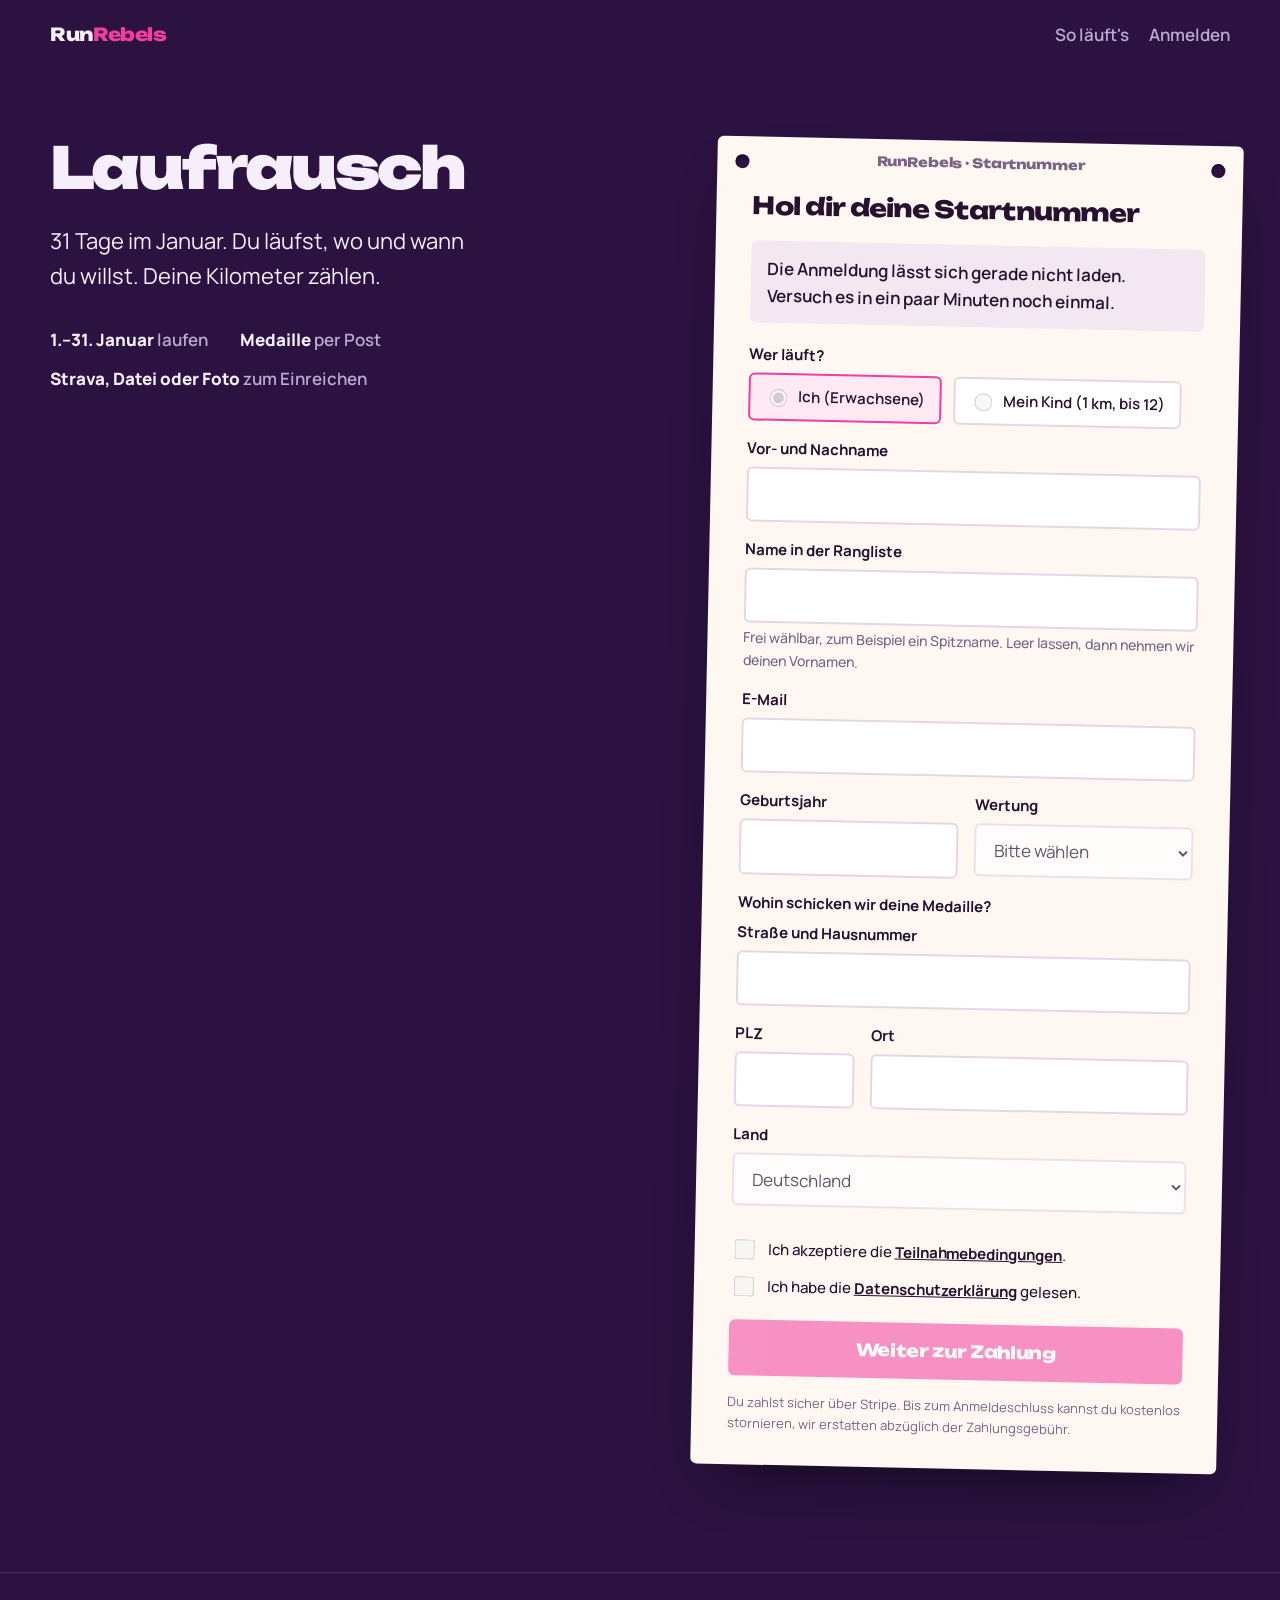
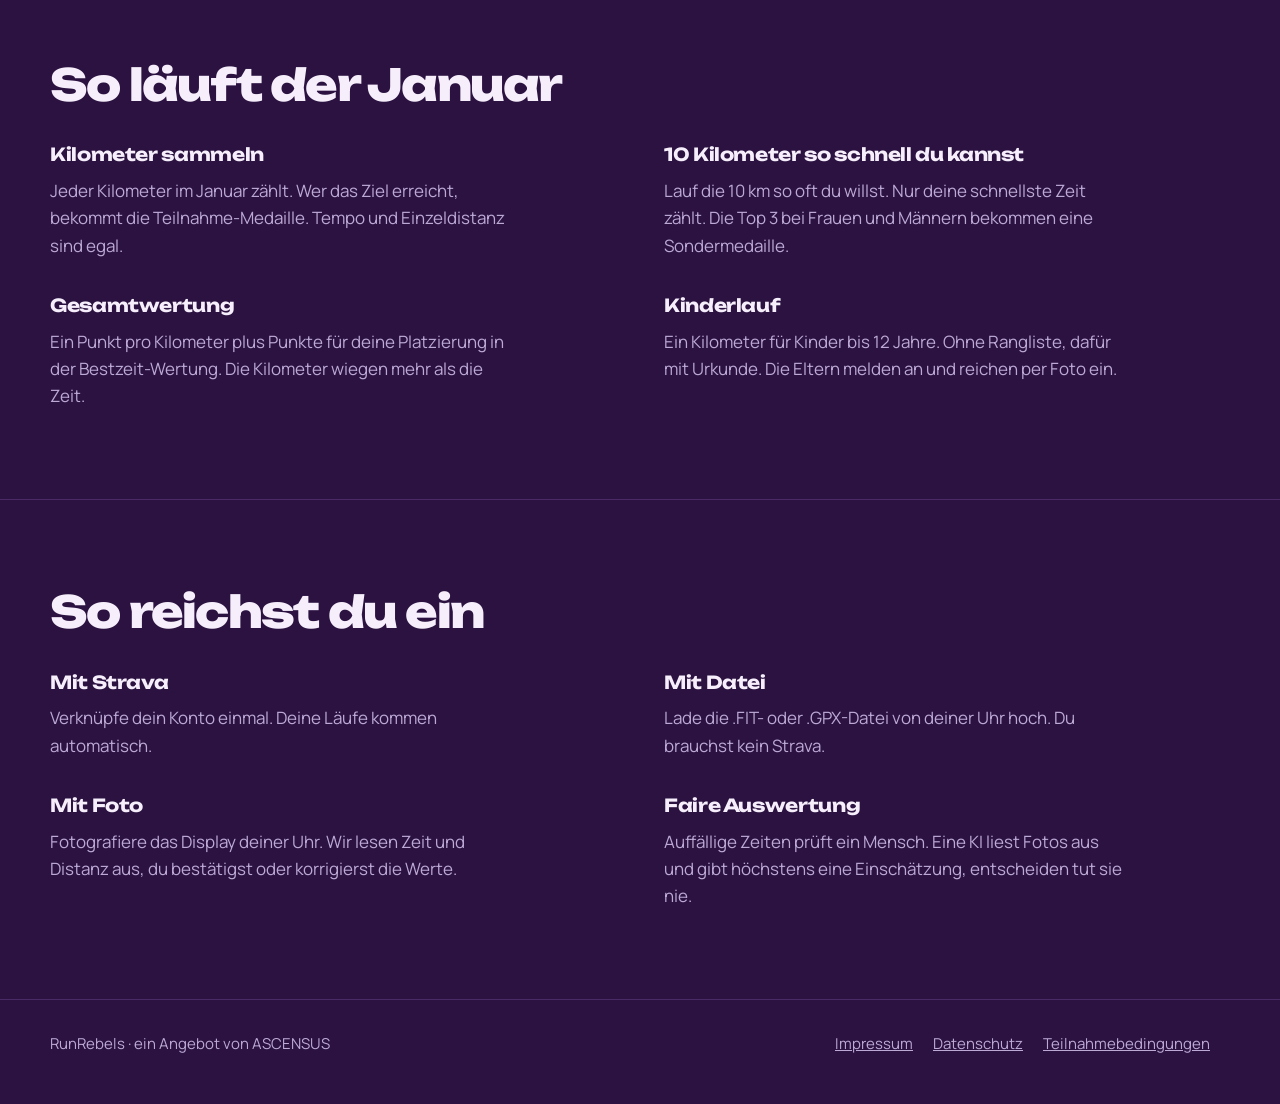
==== web/index.html @ afed0474 "Frontend Startseite mit Anmeldeformular, n8n-Anmelde-Workflow - web/: statische Startseite im Startn" ====
<!doctype html>
<html lang="de">
<head>
  <meta charset="utf-8">
  <meta name="viewport" content="width=device-width, initial-scale=1">
  <title>Laufrausch — die Neujahrschallenge von RunRebels</title>
  <meta name="description" content="31 Tage laufen, deine Kilometer zählen. Virtuelle Laufchallenge im Januar: mit Strava, Datei oder Foto einreichen, Medaille per Post.">
  <link rel="preload" href="fonts/unbounded-latin-wght-normal.woff2" as="font" type="font/woff2" crossorigin>
  <link rel="stylesheet" href="css/style.css">
</head>
<body>
  <header class="wrap site-head">
    <a class="wordmark" href="/">Run<span>Rebels</span></a>
    <nav aria-label="Hauptnavigation"><a href="#ablauf">So läuft's</a><a href="#anmeldung">Anmelden</a></nav>
  </header>

  <main>
    <section class="wrap hero">
      <div>
        <h1 id="event-name">Laufrausch</h1>
        <p class="lead">31 Tage im Januar. Du läufst, wo und wann du willst. Deine Kilometer zählen.</p>
        <ul class="facts" id="facts">
          <li><strong>1.–31. Januar</strong> laufen</li>
          <li><strong>Medaille</strong> per Post</li>
          <li><strong>Strava, Datei oder Foto</strong> zum Einreichen</li>
        </ul>
      </div>

      <form class="bib" id="anmeldung" novalidate aria-labelledby="form-title">
        <div class="bib-head" aria-hidden="true">RunRebels · Startnummer</div>
        <h2 id="form-title">Hol dir deine Startnummer</h2>
        <div id="status" class="status" role="status" hidden></div>
        <div class="visually-hidden" aria-hidden="true"><label>Website <input type="text" name="website" tabindex="-1" autocomplete="off"></label></div>

        <fieldset class="field">
          <legend>Wer läuft?</legend>
          <div class="choice">
            <label><input type="radio" name="kategorie" value="erwachsen" checked> Ich (Erwachsene)</label>
            <label><input type="radio" name="kategorie" value="kind"> Mein Kind (1 km, bis 12)</label>
          </div>
        </fieldset>

        <div class="field">
          <label for="name" id="name-label">Vor- und Nachname</label>
          <input type="text" id="name" name="name" autocomplete="name" required>
        </div>
        <div class="field" id="anzeigename-field">
          <label for="anzeigename">Name in der Rangliste</label>
          <input type="text" id="anzeigename" name="anzeigename" maxlength="40" autocomplete="nickname">
          <span class="hint">Frei wählbar, zum Beispiel ein Spitzname. Leer lassen, dann nehmen wir deinen Vornamen.</span>
        </div>
        <div class="field" id="eltern-field" hidden>
          <label for="eltern_name">Name des Elternteils</label>
          <input type="text" id="eltern_name" name="eltern_name" autocomplete="name">
          <span class="hint">Kinder werden nie öffentlich in der Rangliste genannt.</span>
        </div>
        <div class="field">
          <label for="email" id="email-label">E-Mail</label>
          <input type="email" id="email" name="email" autocomplete="email" required>
        </div>
        <div class="row two">
          <div class="field">
            <label for="geburtsjahr">Geburtsjahr</label>
            <input type="number" id="geburtsjahr" name="geburtsjahr" inputmode="numeric" min="1920" max="2026" required>
          </div>
          <div class="field" id="geschlecht-field">
            <label for="geschlecht">Wertung</label>
            <select id="geschlecht" name="geschlecht">
              <option value="">Bitte wählen</option>
              <option value="weiblich">Frauen</option>
              <option value="maennlich">Männer</option>
              <option value="divers">Divers</option>
            </select>
          </div>
        </div>
        <div id="divers-box" hidden>
          <div class="field">
            <label for="podium_wahl">Bestzeit-Wertung</label>
            <select id="podium_wahl" name="podium_wahl">
              <option value="">Bitte wählen</option>
              <option value="weiblich">Bei den Frauen mitlaufen</option>
              <option value="maennlich">Bei den Männern mitlaufen</option>
            </select>
            <span class="hint">Deine Zeit zählt immer, auch für die Kilometer-Wertung.</span>
          </div>
          <label class="check"><input type="checkbox" name="divers_optin"> <span>Ich will öffentlich in einer eigenen Divers-Wertung stehen. Das kann ich jederzeit widerrufen.</span></label>
        </div>

        <fieldset class="field">
          <legend>Wohin schicken wir deine Medaille?</legend>
          <div class="field"><label for="strasse">Straße und Hausnummer</label><input type="text" id="strasse" name="strasse" autocomplete="street-address" required></div>
          <div class="row plz">
            <div class="field"><label for="plz">PLZ</label><input type="text" id="plz" name="plz" inputmode="numeric" autocomplete="postal-code" required></div>
            <div class="field"><label for="ort">Ort</label><input type="text" id="ort" name="ort" autocomplete="address-level2" required></div>
          </div>
          <div class="field">
            <label for="land">Land</label>
            <select id="land" name="land">
              <option value="DE">Deutschland</option>
              <option value="AT">Österreich</option>
              <option value="CH">Schweiz</option>
            </select>
            <span class="hint" id="ch-hint" hidden>Für die Schweiz kommt ein Versandaufschlag dazu. Du siehst ihn vor der Zahlung.</span>
          </div>
        </fieldset>

        <label class="check"><input type="checkbox" name="agb" required> <span>Ich akzeptiere die <a href="teilnahmebedingungen.html">Teilnahmebedingungen</a>.</span></label>
        <label class="check"><input type="checkbox" name="datenschutz" required> <span>Ich habe die <a href="datenschutz.html">Datenschutzerklärung</a> gelesen.</span></label>

        <button class="btn" type="submit" id="submit">Weiter zur Zahlung</button>
        <p class="fine">Du zahlst sicher über Stripe. Bis zum Anmeldeschluss kannst du kostenlos stornieren, wir erstatten abzüglich der Zahlungsgebühr.</p>
      </form>
    </section>

    <section class="section" id="ablauf">
      <div class="wrap">
        <h2>So läuft der Januar</h2>
        <div class="cols">
          <div><h3>Kilometer sammeln</h3><p>Jeder Kilometer im Januar zählt. Wer das Ziel erreicht, bekommt die Teilnahme-Medaille. Tempo und Einzeldistanz sind egal.</p></div>
          <div><h3>10 Kilometer so schnell du kannst</h3><p>Lauf die 10 km so oft du willst. Nur deine schnellste Zeit zählt. Die Top 3 bei Frauen und Männern bekommen eine Sondermedaille.</p></div>
          <div><h3>Gesamtwertung</h3><p>Ein Punkt pro Kilometer plus Punkte für deine Platzierung in der Bestzeit-Wertung. Die Kilometer wiegen mehr als die Zeit.</p></div>
          <div><h3>Kinderlauf</h3><p>Ein Kilometer für Kinder bis 12 Jahre. Ohne Rangliste, dafür mit Urkunde. Die Eltern melden an und reichen per Foto ein.</p></div>
        </div>
      </div>
    </section>

    <section class="section">
      <div class="wrap">
        <h2>So reichst du ein</h2>
        <div class="cols">
          <div><h3>Mit Strava</h3><p>Verknüpfe dein Konto einmal. Deine Läufe kommen automatisch.</p></div>
          <div><h3>Mit Datei</h3><p>Lade die .FIT- oder .GPX-Datei von deiner Uhr hoch. Du brauchst kein Strava.</p></div>
          <div><h3>Mit Foto</h3><p>Fotografiere das Display deiner Uhr. Wir lesen Zeit und Distanz aus, du bestätigst oder korrigierst die Werte.</p></div>
          <div><h3>Faire Auswertung</h3><p>Auffällige Zeiten prüft ein Mensch. Eine KI liest Fotos aus und gibt höchstens eine Einschätzung, entscheiden tut sie nie.</p></div>
        </div>
      </div>
    </section>
  </main>

  <footer class="site-foot">
    <div class="wrap">
      <span>RunRebels · ein Angebot von ASCENSUS</span>
      <nav aria-label="Rechtliches"><a href="impressum.html">Impressum</a><a href="datenschutz.html">Datenschutz</a><a href="teilnahmebedingungen.html">Teilnahmebedingungen</a></nav>
    </div>
  </footer>

  <script src="js/config.js"></script>
  <script src="js/anmeldung.js"></script>
</body>
</html>
---- web/css/style.css ----
/* RunRebels — Platzhalter-CI. Alle Farben/Schriften über Variablen austauschbar. */
@font-face{font-family:"Unbounded";src:url("../fonts/unbounded-latin-wght-normal.woff2") format("woff2");font-weight:200 900;font-display:swap}
@font-face{font-family:"Manrope";src:url("../fonts/manrope-latin-wght-normal.woff2") format("woff2");font-weight:200 800;font-display:swap}

:root{
  --bg:#2B1240;
  --bg-deep:#1E0C2E;
  --accent:#F23E9E;
  --accent-ink:#FFFFFF;
  --text:#F6EFFB;
  --text-soft:#BCA9D4;
  --line:#4A2A66;
  --bib:#FFF8F2;
  --bib-ink:#26112F;
  --bib-soft:#7A6486;
  --bib-line:#E6D6E4;
  --error:#B3123F;
  --font-display:"Unbounded",system-ui,sans-serif;
  --font-body:"Manrope",system-ui,sans-serif;
  --gutter:clamp(16px,4vw,48px);
}

*,*::before,*::after{box-sizing:border-box}
html{-webkit-text-size-adjust:100%}
body{margin:0;background:var(--bg);color:var(--text);font:400 1.0625rem/1.6 var(--font-body)}
img,svg{max-width:100%;display:block}
a{color:inherit}
:focus-visible{outline:3px solid var(--accent);outline-offset:3px}
.visually-hidden{position:absolute;width:1px;height:1px;overflow:hidden;clip:rect(0 0 0 0);white-space:nowrap}

.wrap{width:min(1180px,100% - 2*var(--gutter));margin-inline:auto}

/* Kopf */
.site-head{padding-block:20px;display:flex;justify-content:space-between;align-items:center;gap:16px}
.wordmark{font-family:var(--font-display);font-weight:800;font-size:1.125rem;letter-spacing:-.02em;text-decoration:none}
.wordmark span{color:var(--accent)}
.site-head nav a{margin-left:20px;font-weight:600;text-decoration:none;color:var(--text-soft)}
.site-head nav a:hover{color:var(--text)}

/* Hero: Headline links, Startnummer-Formular rechts */
.hero{display:grid;gap:48px;padding-block:clamp(24px,6vw,72px) clamp(56px,8vw,112px);align-items:start}
@media (min-width:960px){.hero{grid-template-columns:1.05fr .95fr;gap:72px}}
.hero h1{font-family:var(--font-display);font-weight:900;font-size:clamp(2.1rem,9.2vw,5rem);line-height:.95;letter-spacing:-.045em;margin:0 0 28px}
@media (min-width:960px){.hero h1{font-size:clamp(3rem,4.5vw,4.75rem)}}

.hero .lead{font-size:clamp(1.125rem,2.2vw,1.375rem);max-width:34ch;margin:0 0 32px;color:var(--text)}
.facts{display:flex;flex-wrap:wrap;gap:12px 32px;margin:0;padding:0;list-style:none;color:var(--text-soft);font-weight:600}
.facts strong{color:var(--text);font-weight:800}

/* Startnummer-Formular */
.bib{position:relative;background:var(--bib);color:var(--bib-ink);border-radius:6px;padding:56px clamp(20px,4vw,36px) 32px;transform:rotate(1.2deg);box-shadow:0 30px 60px -30px #000a}
.bib::before,.bib::after{content:"";position:absolute;top:18px;width:14px;height:14px;border-radius:50%;background:var(--bg);box-shadow:inset 0 2px 3px #0006}
.bib::before{left:18px}.bib::after{right:18px}
.bib-head{position:absolute;top:12px;left:50px;right:50px;text-align:center;font-family:var(--font-display);font-weight:800;font-size:.8125rem;letter-spacing:-.01em;color:var(--bib-soft)}
.bib h2{font-family:var(--font-display);font-weight:800;font-size:1.5rem;letter-spacing:-.03em;line-height:1.15;margin:0 0 20px}
@media (prefers-reduced-motion:no-preference){.bib{transition:transform .25s ease}.bib:focus-within{transform:rotate(0)}}
@media (max-width:959px){.bib{transform:none}}

.field{margin:0 0 16px;border:0;padding:0;min-width:0}
.field label,.field legend{display:block;font-weight:700;font-size:.9375rem;margin-bottom:6px;padding:0}
.hint{display:block;font-weight:500;font-size:.875rem;color:var(--bib-soft);margin-top:4px}
input[type=text],input[type=email],input[type=number],select{width:100%;font:inherit;color:var(--bib-ink);background:#fff;border:2px solid var(--bib-line);border-radius:6px;padding:12px 14px;min-height:48px}
input:focus,select:focus{border-color:var(--accent);outline:none;box-shadow:0 0 0 3px #F23E9E40}
.row{display:grid;gap:16px}
@media (min-width:520px){.row.two{grid-template-columns:1fr 1fr}.row.plz{grid-template-columns:120px 1fr}}
.choice{display:flex;gap:12px;flex-wrap:wrap}
.choice label{display:flex;align-items:center;gap:8px;margin:0;font-weight:600;border:2px solid var(--bib-line);border-radius:6px;padding:10px 14px;cursor:pointer;min-height:48px;background:#fff}
.choice input{accent-color:var(--accent);width:18px;height:18px}
.choice label:has(input:checked){border-color:var(--accent);background:#FFEAF4}
.check{display:flex;gap:10px;align-items:flex-start;font-weight:500;font-size:.9375rem;margin:0 0 12px}
.check input{accent-color:var(--accent);width:20px;height:20px;margin-top:2px;flex:none}
.check a{color:var(--bib-ink);font-weight:700}
[hidden]{display:none!important}

.btn{display:inline-flex;align-items:center;justify-content:center;min-height:56px;padding:0 28px;border:0;border-radius:6px;background:var(--accent);color:var(--accent-ink);font:800 1.0625rem var(--font-display);letter-spacing:-.02em;cursor:pointer;width:100%;margin-top:8px}
.btn:hover{filter:brightness(1.08)}
.btn[disabled]{opacity:.55;cursor:not-allowed}
.status{margin:0 0 20px;padding:14px 16px;border-radius:6px;background:#F3E7F1;font-weight:600}
.status.error{background:#FDE7EE;color:var(--error)}
.field-error{color:var(--error);font-weight:600;font-size:.875rem;margin-top:4px}
.fine{font-size:.8125rem;color:var(--bib-soft);margin:16px 0 0}

/* Inhalt unter dem Hero */
.section{padding-block:clamp(48px,7vw,96px);border-top:1px solid var(--line)}
.section h2{font-family:var(--font-display);font-weight:800;font-size:clamp(1.75rem,4vw,2.75rem);letter-spacing:-.04em;line-height:1.05;margin:0 0 32px;max-width:18ch}
.cols{display:grid;gap:32px 48px}
@media (min-width:760px){.cols{grid-template-columns:repeat(2,1fr)}}
.cols h3{font-family:var(--font-display);font-weight:700;font-size:1.125rem;letter-spacing:-.02em;margin:0 0 8px}
.cols p{margin:0;color:var(--text-soft);max-width:46ch}
.cols p strong{color:var(--text)}

.site-foot{border-top:1px solid var(--line);padding-block:32px 48px;color:var(--text-soft);font-size:.9375rem}
.site-foot .wrap{display:flex;flex-wrap:wrap;gap:12px 28px;justify-content:space-between}
.site-foot nav a{margin-right:20px}
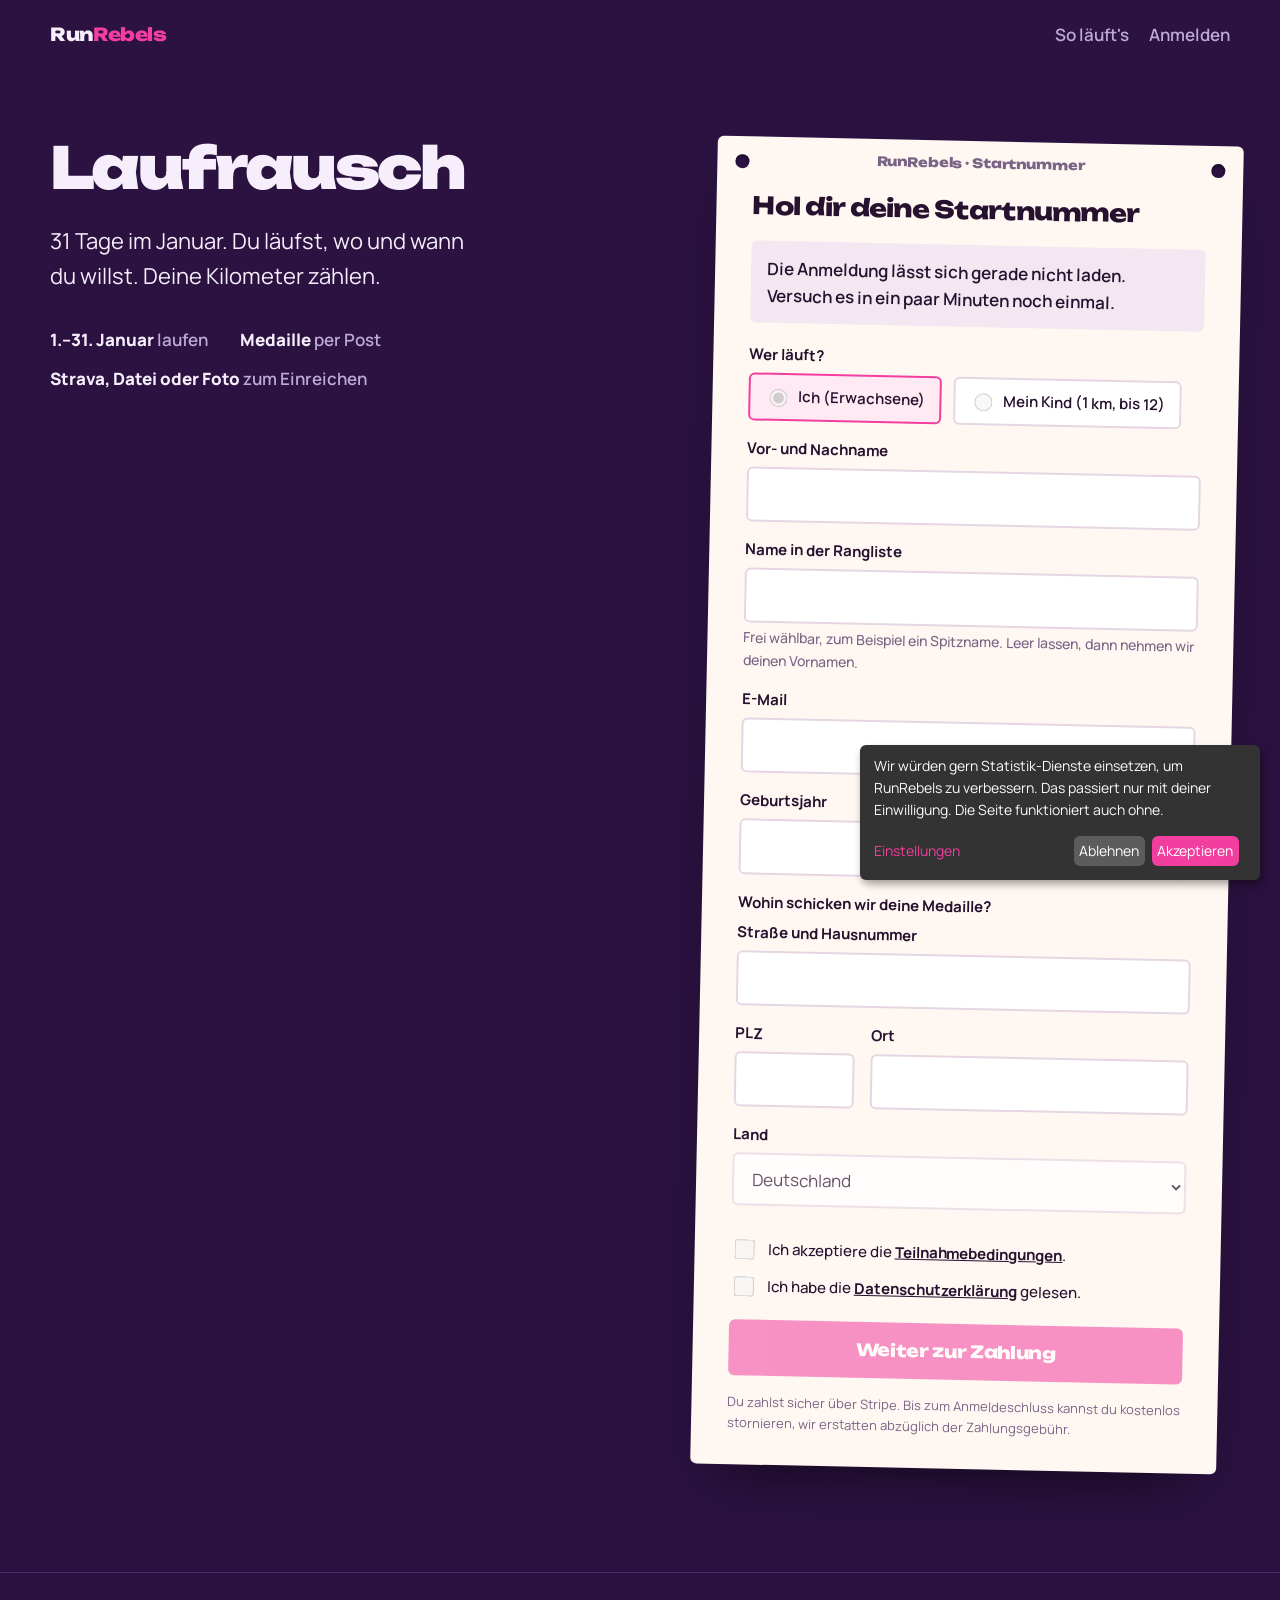
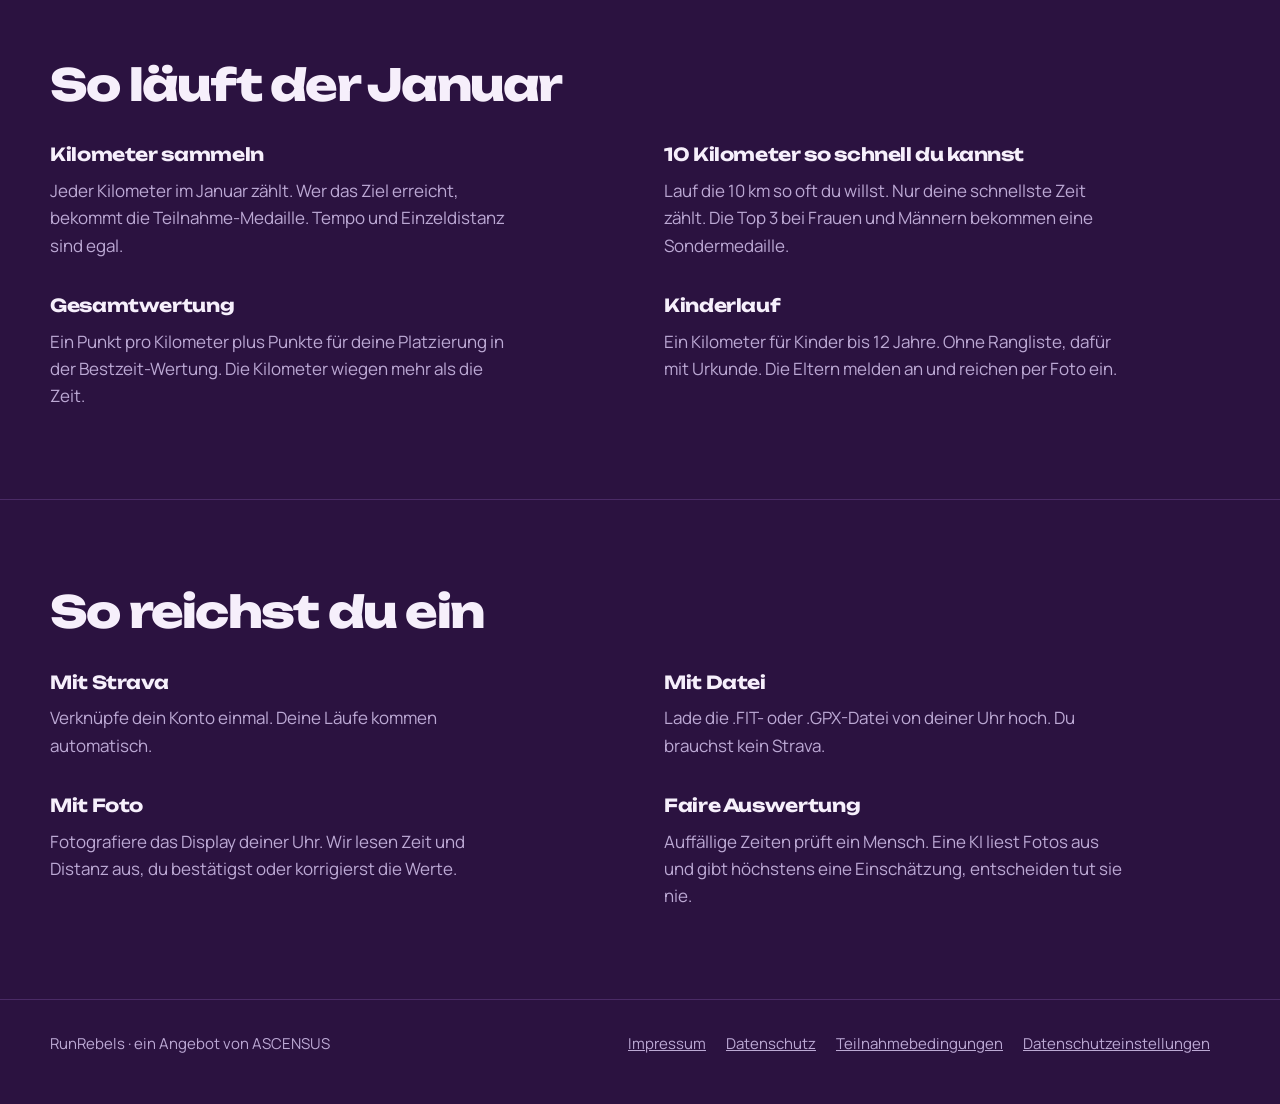
==== commit 41c8bac3: "Einwilligungsbanner (Klaro) und Tracking (GA4, Clarity vorbereitet) - web/js/consent.js: Consent Mod" ====
--- a/web/index.html
+++ b/web/index.html
@@ -7,6 +7,7 @@
   <meta name="description" content="31 Tage laufen, deine Kilometer zählen. Virtuelle Laufchallenge im Januar: mit Strava, Datei oder Foto einreichen, Medaille per Post.">
   <link rel="preload" href="fonts/unbounded-latin-wght-normal.woff2" as="font" type="font/woff2" crossorigin>
   <link rel="stylesheet" href="css/style.css">
+  <link rel="stylesheet" href="css/klaro.min.css">
 </head>
 <body>
   <header class="wrap site-head">
@@ -140,11 +141,13 @@
   <footer class="site-foot">
     <div class="wrap">
       <span>RunRebels · ein Angebot von ASCENSUS</span>
-      <nav aria-label="Rechtliches"><a href="impressum.html">Impressum</a><a href="datenschutz.html">Datenschutz</a><a href="teilnahmebedingungen.html">Teilnahmebedingungen</a></nav>
+      <nav aria-label="Rechtliches"><a href="impressum.html">Impressum</a><a href="datenschutz.html">Datenschutz</a><a href="teilnahmebedingungen.html">Teilnahmebedingungen</a><a href="#" data-consent-settings>Datenschutzeinstellungen</a></nav>
     </div>
   </footer>
 
   <script src="js/config.js"></script>
+  <script src="js/consent.js"></script>
+  <script defer data-config="klaroConfig" src="js/klaro.js"></script>
   <script src="js/anmeldung.js"></script>
 </body>
 </html>
--- a/web/css/style.css
+++ b/web/css/style.css
@@ -92,3 +92,21 @@
 .site-foot{border-top:1px solid var(--line);padding-block:32px 48px;color:var(--text-soft);font-size:.9375rem}
 .site-foot .wrap{display:flex;flex-wrap:wrap;gap:12px 28px;justify-content:space-between}
 .site-foot nav a{margin-right:20px}
+
+/* Rechtsseiten */
+.legal{padding-block:clamp(32px,6vw,80px);max-width:760px}
+.legal h1{font-family:var(--font-display);font-weight:900;font-size:clamp(2rem,5.5vw,3.25rem);letter-spacing:-.045em;line-height:1;margin:0 0 12px}
+.legal .stand{color:var(--text-soft);margin:0 0 40px;font-size:.9375rem}
+.legal h2{font-family:var(--font-display);font-weight:800;font-size:1.25rem;letter-spacing:-.03em;margin:40px 0 12px}
+.legal h3{font-family:var(--font-display);font-weight:700;font-size:1.0625rem;letter-spacing:-.02em;margin:24px 0 8px}
+.legal p,.legal li{color:var(--text-soft);line-height:1.65}
+.legal p{margin:0 0 14px}
+.legal ul{margin:0 0 14px;padding-left:1.25em}
+.legal li{margin-bottom:6px}
+.legal strong{color:var(--text)}
+.legal a{color:var(--accent)}
+
+/* Cookie-Banner (Klaro) im RunRebels-Look */
+.klaro{--font-family:var(--font-body,inherit);--title-font-family:var(--font-display,inherit);--green1:var(--accent);--green2:var(--accent);--green3:var(--accent);--border-radius:6px}
+/* Ablehnen gleichwertig zu Akzeptieren darstellen */
+.klaro .cm-btn.cn-decline,.klaro .cm-btn.cm-btn-decline{background:var(--accent);color:var(--accent-ink)}
--- a/web/css/klaro.min.css
+++ b/web/css/klaro.min.css
@@ -0,0 +1 @@
+.klaro{font-family:inherit;font-family:var(--font-family, inherit);font-size:14px;font-size:var(--font-size, 14px)}.klaro button{font-family:inherit;font-family:var(--font-family, inherit);font-size:14px;font-size:var(--font-size, 14px)}.klaro.cm-as-context-notice{height:100%;padding-bottom:12px;padding-top:12px}.klaro .cookie-modal .cm-switch-container,.klaro .context-notice .cm-switch-container,.klaro .cookie-notice .cm-switch-container{border-bottom-style:solid;border-bottom-style:var(--border-style, solid);border-bottom-width:1px;border-bottom-width:var(--border-width, 1px);border-bottom-color:#c8c8c8;border-bottom-color:var(--light2, #c8c8c8);display:block;position:relative;padding:10px;padding-left:66px;line-height:20px;vertical-align:middle;min-height:40px}.klaro .cookie-modal .cm-switch-container:last-child,.klaro .context-notice .cm-switch-container:last-child,.klaro .cookie-notice .cm-switch-container:last-child{border-bottom:0}.klaro .cookie-modal .cm-switch-container:first-child,.klaro .context-notice .cm-switch-container:first-child,.klaro .cookie-notice .cm-switch-container:first-child{margin-top:0}.klaro .cookie-modal .cm-switch-container p,.klaro .context-notice .cm-switch-container p,.klaro .cookie-notice .cm-switch-container p{margin-top:0}.klaro .cookie-modal .cm-switch,.klaro .context-notice .cm-switch,.klaro .cookie-notice .cm-switch{position:relative;display:inline-block;width:50px;height:30px}.klaro .cookie-modal .cm-list-input:checked+.cm-list-label .slider,.klaro .context-notice .cm-list-input:checked+.cm-list-label .slider,.klaro .cookie-notice .cm-list-input:checked+.cm-list-label .slider{background-color:#1a936f;background-color:var(--green1, #1a936f)}.klaro .cookie-modal .cm-list-input.half-checked:checked+.cm-list-label .slider,.klaro .context-notice .cm-list-input.half-checked:checked+.cm-list-label .slider,.klaro .cookie-notice .cm-list-input.half-checked:checked+.cm-list-label .slider{background-color:#1a936f;background-color:var(--green1, #1a936f);opacity:.6}.klaro .cookie-modal .cm-list-input.half-checked:checked+.cm-list-label .slider::before,.klaro .context-notice .cm-list-input.half-checked:checked+.cm-list-label .slider::before,.klaro .cookie-notice .cm-list-input.half-checked:checked+.cm-list-label .slider::before{-ms-transform:translateX(10px);transform:translateX(10px)}.klaro .cookie-modal .cm-list-input.only-required+.cm-list-label .slider,.klaro .context-notice .cm-list-input.only-required+.cm-list-label .slider,.klaro .cookie-notice .cm-list-input.only-required+.cm-list-label .slider{background-color:#24cc9a;background-color:var(--green2, #24cc9a);opacity:.8}.klaro .cookie-modal .cm-list-input.only-required+.cm-list-label .slider::before,.klaro .context-notice .cm-list-input.only-required+.cm-list-label .slider::before,.klaro .cookie-notice .cm-list-input.only-required+.cm-list-label .slider::before{-ms-transform:translateX(10px);transform:translateX(10px)}.klaro .cookie-modal .cm-list-input.required:checked+.cm-list-label .slider,.klaro .context-notice .cm-list-input.required:checked+.cm-list-label .slider,.klaro .cookie-notice .cm-list-input.required:checked+.cm-list-label .slider{background-color:#24cc9a;background-color:var(--green2, #24cc9a);opacity:.8;cursor:not-allowed}.klaro .cookie-modal .slider,.klaro .context-notice .slider,.klaro .cookie-notice .slider{box-shadow:0 4px 6px 0 rgba(0,0,0,.2),5px 5px 10px 0 rgba(0,0,0,.19)}.klaro .cookie-modal .cm-list-input,.klaro .context-notice .cm-list-input,.klaro .cookie-notice .cm-list-input{position:absolute;top:0;left:0;opacity:0;width:50px;height:30px}.klaro .cookie-modal .cm-list-title,.klaro .context-notice .cm-list-title,.klaro .cookie-notice .cm-list-title{font-size:.9em;font-weight:600}.klaro .cookie-modal .cm-list-description,.klaro .context-notice .cm-list-description,.klaro .cookie-notice .cm-list-description{color:#7c7c7c;color:var(--dark3, #7c7c7c);font-size:.9em;padding-top:4px}.klaro .cookie-modal .cm-list-label .cm-switch,.klaro .context-notice .cm-list-label .cm-switch,.klaro .cookie-notice .cm-list-label .cm-switch{position:absolute;left:0}.klaro .cookie-modal .cm-list-label .slider,.klaro .context-notice .cm-list-label .slider,.klaro .cookie-notice .cm-list-label .slider{background-color:#f2f2f2;background-color:var(--white2, #f2f2f2);position:absolute;cursor:pointer;top:0;left:0;right:0;bottom:0;transition:.4s;width:50px;display:inline-block}.klaro .cookie-modal .cm-list-label .slider::before,.klaro .context-notice .cm-list-label .slider::before,.klaro .cookie-notice .cm-list-label .slider::before{background-color:#e6e6e6;background-color:var(--white3, #e6e6e6);position:absolute;content:"";height:20px;width:20px;left:5px;bottom:5px;transition:.4s}.klaro .cookie-modal .cm-list-label .slider.round,.klaro .context-notice .cm-list-label .slider.round,.klaro .cookie-notice .cm-list-label .slider.round{border-radius:30px}.klaro .cookie-modal .cm-list-label .slider.round::before,.klaro .context-notice .cm-list-label .slider.round::before,.klaro .cookie-notice .cm-list-label .slider.round::before{border-radius:50%}.klaro .cookie-modal .cm-list-label input:focus+.slider,.klaro .context-notice .cm-list-label input:focus+.slider,.klaro .cookie-notice .cm-list-label input:focus+.slider{box-shadow-color:#48dfb2;box-shadow-color:var(--green3, #48dfb2);box-shadow:0 0 1px var(--box-shadow-color, green3)}.klaro .cookie-modal .cm-list-label input:checked+.slider::before,.klaro .context-notice .cm-list-label input:checked+.slider::before,.klaro .cookie-notice .cm-list-label input:checked+.slider::before{-ms-transform:translateX(20px);transform:translateX(20px)}.klaro .cookie-modal .cm-list-input:focus+.cm-list-label .slider,.klaro .context-notice .cm-list-input:focus+.cm-list-label .slider,.klaro .cookie-notice .cm-list-input:focus+.cm-list-label .slider{box-shadow:0 4px 6px 0 rgba(125,125,125,.2),5px 5px 10px 0 rgba(125,125,125,.19)}.klaro .cookie-modal .cm-list-input:checked+.cm-list-label .slider::before,.klaro .context-notice .cm-list-input:checked+.cm-list-label .slider::before,.klaro .cookie-notice .cm-list-input:checked+.cm-list-label .slider::before{-ms-transform:translateX(20px);transform:translateX(20px)}.klaro .cookie-modal .slider,.klaro .context-notice .slider,.klaro .cookie-notice .slider{box-shadow:0 4px 6px 0 rgba(0,0,0,.2),5px 5px 10px 0 rgba(0,0,0,.19)}.klaro .cookie-modal a,.klaro .context-notice a,.klaro .cookie-notice a{color:#1a936f;color:var(--green1, #1a936f);text-decoration:none}.klaro .cookie-modal p,.klaro .cookie-modal strong,.klaro .cookie-modal h1,.klaro .cookie-modal h2,.klaro .cookie-modal ul,.klaro .cookie-modal li,.klaro .context-notice p,.klaro .context-notice strong,.klaro .context-notice h1,.klaro .context-notice h2,.klaro .context-notice ul,.klaro .context-notice li,.klaro .cookie-notice p,.klaro .cookie-notice strong,.klaro .cookie-notice h1,.klaro .cookie-notice h2,.klaro .cookie-notice ul,.klaro .cookie-notice li{color:#fafafa;color:var(--light1, #fafafa)}.klaro .cookie-modal p,.klaro .cookie-modal h1,.klaro .cookie-modal h2,.klaro .cookie-modal ul,.klaro .cookie-modal li,.klaro .context-notice p,.klaro .context-notice h1,.klaro .context-notice h2,.klaro .context-notice ul,.klaro .context-notice li,.klaro .cookie-notice p,.klaro .cookie-notice h1,.klaro .cookie-notice h2,.klaro .cookie-notice ul,.klaro .cookie-notice li{display:block;text-align:left;margin:0;padding:0;margin-top:.7em}.klaro .cookie-modal h1,.klaro .cookie-modal h2,.klaro .cookie-modal h3,.klaro .cookie-modal h4,.klaro .cookie-modal h5,.klaro .cookie-modal h6,.klaro .context-notice h1,.klaro .context-notice h2,.klaro .context-notice h3,.klaro .context-notice h4,.klaro .context-notice h5,.klaro .context-notice h6,.klaro .cookie-notice h1,.klaro .cookie-notice h2,.klaro .cookie-notice h3,.klaro .cookie-notice h4,.klaro .cookie-notice h5,.klaro .cookie-notice h6{font-family:inherit;font-family:var(--title-font-family, inherit)}.klaro .cookie-modal .cm-link,.klaro .context-notice .cm-link,.klaro .cookie-notice .cm-link{margin-right:.5em;vertical-align:middle}.klaro .cookie-modal .cm-btn,.klaro .context-notice .cm-btn,.klaro .cookie-notice .cm-btn{color:#fff;color:var(--button-text-color, #fff);background-color:#5c5c5c;background-color:var(--dark2, #5c5c5c);border-radius:4px;border-radius:var(--border-radius, 4px);padding:6px 10px;margin-right:.5em;border-style:none;padding:.4em;font-size:1em;cursor:pointer}.klaro .cookie-modal .cm-btn:disabled,.klaro .context-notice .cm-btn:disabled,.klaro .cookie-notice .cm-btn:disabled{opacity:.5}.klaro .cookie-modal .cm-btn.cm-btn-close,.klaro .context-notice .cm-btn.cm-btn-close,.klaro .cookie-notice .cm-btn.cm-btn-close{background-color:#c8c8c8;background-color:var(--light2, #c8c8c8)}.klaro .cookie-modal .cm-btn.cm-btn-success,.klaro .context-notice .cm-btn.cm-btn-success,.klaro .cookie-notice .cm-btn.cm-btn-success{background-color:#1a936f;background-color:var(--green1, #1a936f)}.klaro .cookie-modal .cm-btn.cm-btn-success-var,.klaro .context-notice .cm-btn.cm-btn-success-var,.klaro .cookie-notice .cm-btn.cm-btn-success-var{background-color:#24cc9a;background-color:var(--green2, #24cc9a)}.klaro .cookie-modal .cm-btn.cm-btn-info,.klaro .context-notice .cm-btn.cm-btn-info,.klaro .cookie-notice .cm-btn.cm-btn-info{background-color:#2581c4;background-color:var(--blue1, #2581c4)}.klaro .context-notice{border-radius:4px;border-radius:var(--border-radius, 4px);border-style:solid;border-style:var(--border-style, solid);border-width:1px;border-width:var(--border-width, 1px);border-color:#c8c8c8;border-color:var(--light2, #c8c8c8);background-color:#fafafa;background-color:var(--light1, #fafafa);display:flex;flex-direction:column;flex-wrap:wrap;align-items:center;justify-content:center;padding:12px;height:100%}.klaro .context-notice.cm-dark{background-color:#333;background-color:var(--dark1, #333);border-color:#5c5c5c;border-color:var(--dark2, #5c5c5c)}.klaro .context-notice.cm-dark p{color:#fafafa;color:var(--light1, #fafafa)}.klaro .context-notice.cm-dark p a{color:#459cdc;color:var(--blue2, #459cdc)}.klaro .context-notice p{color:#333;color:var(--dark1, #333);flex-grow:0;text-align:center;padding-top:0;margin-top:0}.klaro .context-notice p a{color:#24cc9a;color:var(--green2, #24cc9a)}.klaro .context-notice p.cm-buttons{margin-top:12px}.klaro .context-notice p.ccn-description-empty-store{margin-top:24px;font-size:14px;font-size:var(--font-size, 14px)}.klaro .cookie-modal{width:100%;height:100%;position:fixed;overflow:hidden;left:0;top:0;z-index:1000}.klaro .cookie-modal.cm-embedded{position:relative;height:inherit;width:inherit;left:inherit;right:inherit;z-index:0}.klaro .cookie-modal.cm-embedded .cm-modal.cm-klaro{position:relative;-ms-transform:none;transform:none}.klaro .cookie-modal .cm-bg{background:rgba(0,0,0,.5);height:100%;width:100%;position:fixed;top:0;left:0}.klaro .cookie-modal .cm-modal.cm-klaro{background-color:#333;background-color:var(--dark1, #333);color:#fafafa;color:var(--light1, #fafafa);z-index:1001;box-shadow:0 4px 6px 0 rgba(0,0,0,.2),5px 5px 10px 0 rgba(0,0,0,.19);width:100%;max-height:98%;top:50%;-ms-transform:translateY(-50%);transform:translateY(-50%);position:fixed;overflow:auto}@media(min-width: 660px){.klaro .cookie-modal .cm-modal.cm-klaro{border-radius:4px;border-radius:var(--border-radius, 4px);position:relative;margin:0 auto;max-width:640px;height:auto;width:auto}}.klaro .cookie-modal .cm-modal .hide{border-style:none;background:none;cursor:pointer;position:absolute;top:20px;right:20px;z-index:1}.klaro .cookie-modal .cm-modal .hide svg{stroke:#fafafa;stroke:var(--light1, #fafafa)}.klaro .cookie-modal .cm-modal .cm-footer{border-top-color:#5c5c5c;border-top-color:var(--dark2, #5c5c5c);border-top-width:1px;border-top-width:var(--border-width, 1px);border-top-style:solid;border-top-style:var(--border-style, solid);padding:1em}.klaro .cookie-modal .cm-modal .cm-footer-buttons{display:flex;flex-flow:row;justify-content:space-between}.klaro .cookie-modal .cm-modal .cm-footer .cm-powered-by{font-size:.8em;padding-top:4px;text-align:right;padding-right:8px}.klaro .cookie-modal .cm-modal .cm-footer .cm-powered-by a{color:#5c5c5c;color:var(--dark2, #5c5c5c)}.klaro .cookie-modal .cm-modal .cm-header{border-bottom-width:1px;border-bottom-width:var(--border-width, 1px);border-bottom-style:solid;border-bottom-style:var(--border-style, solid);border-bottom-color:#5c5c5c;border-bottom-color:var(--dark2, #5c5c5c);padding:1em;padding-right:24px}.klaro .cookie-modal .cm-modal .cm-header h1{margin:0;font-size:2em;display:block}.klaro .cookie-modal .cm-modal .cm-header h1.title{padding-right:20px}.klaro .cookie-modal .cm-modal .cm-body{padding:1em}.klaro .cookie-modal .cm-modal .cm-body ul{display:block}.klaro .cookie-modal .cm-modal .cm-body span{display:inline-block;width:auto}.klaro .cookie-modal .cm-modal .cm-body ul.cm-services,.klaro .cookie-modal .cm-modal .cm-body ul.cm-purposes{padding:0;margin:0}.klaro .cookie-modal .cm-modal .cm-body ul.cm-services li.cm-purpose .cm-services .cm-caret,.klaro .cookie-modal .cm-modal .cm-body ul.cm-purposes li.cm-purpose .cm-services .cm-caret{color:#a0a0a0;color:var(--light3, #a0a0a0)}.klaro .cookie-modal .cm-modal .cm-body ul.cm-services li.cm-purpose .cm-services .cm-content,.klaro .cookie-modal .cm-modal .cm-body ul.cm-purposes li.cm-purpose .cm-services .cm-content{margin-left:-40px;display:none}.klaro .cookie-modal .cm-modal .cm-body ul.cm-services li.cm-purpose .cm-services .cm-content.expanded,.klaro .cookie-modal .cm-modal .cm-body ul.cm-purposes li.cm-purpose .cm-services .cm-content.expanded{margin-top:10px;display:block}.klaro .cookie-modal .cm-modal .cm-body ul.cm-services li.cm-service,.klaro .cookie-modal .cm-modal .cm-body ul.cm-services li.cm-purpose,.klaro .cookie-modal .cm-modal .cm-body ul.cm-purposes li.cm-service,.klaro .cookie-modal .cm-modal .cm-body ul.cm-purposes li.cm-purpose{position:relative;line-height:20px;vertical-align:middle;padding-left:60px;min-height:40px}.klaro .cookie-modal .cm-modal .cm-body ul.cm-services li.cm-service:first-child,.klaro .cookie-modal .cm-modal .cm-body ul.cm-services li.cm-purpose:first-child,.klaro .cookie-modal .cm-modal .cm-body ul.cm-purposes li.cm-service:first-child,.klaro .cookie-modal .cm-modal .cm-body ul.cm-purposes li.cm-purpose:first-child{margin-top:0}.klaro .cookie-modal .cm-modal .cm-body ul.cm-services li.cm-service p,.klaro .cookie-modal .cm-modal .cm-body ul.cm-services li.cm-purpose p,.klaro .cookie-modal .cm-modal .cm-body ul.cm-purposes li.cm-service p,.klaro .cookie-modal .cm-modal .cm-body ul.cm-purposes li.cm-purpose p{margin-top:0}.klaro .cookie-modal .cm-modal .cm-body ul.cm-services li.cm-service p.purposes,.klaro .cookie-modal .cm-modal .cm-body ul.cm-services li.cm-purpose p.purposes,.klaro .cookie-modal .cm-modal .cm-body ul.cm-purposes li.cm-service p.purposes,.klaro .cookie-modal .cm-modal .cm-body ul.cm-purposes li.cm-purpose p.purposes{color:#a0a0a0;color:var(--light3, #a0a0a0);font-size:.8em}.klaro .cookie-modal .cm-modal .cm-body ul.cm-services li.cm-service.cm-toggle-all,.klaro .cookie-modal .cm-modal .cm-body ul.cm-services li.cm-purpose.cm-toggle-all,.klaro .cookie-modal .cm-modal .cm-body ul.cm-purposes li.cm-service.cm-toggle-all,.klaro .cookie-modal .cm-modal .cm-body ul.cm-purposes li.cm-purpose.cm-toggle-all{border-top-width:1px;border-top-width:var(--border-width, 1px);border-top-style:solid;border-top-style:var(--border-style, solid);border-top-color:#5c5c5c;border-top-color:var(--dark2, #5c5c5c);padding-top:1em}.klaro .cookie-modal .cm-modal .cm-body ul.cm-services li.cm-service span.cm-list-title,.klaro .cookie-modal .cm-modal .cm-body ul.cm-services li.cm-purpose span.cm-list-title,.klaro .cookie-modal .cm-modal .cm-body ul.cm-purposes li.cm-service span.cm-list-title,.klaro .cookie-modal .cm-modal .cm-body ul.cm-purposes li.cm-purpose span.cm-list-title{font-weight:600}.klaro .cookie-modal .cm-modal .cm-body ul.cm-services li.cm-service span.cm-opt-out,.klaro .cookie-modal .cm-modal .cm-body ul.cm-services li.cm-service span.cm-required,.klaro .cookie-modal .cm-modal .cm-body ul.cm-services li.cm-purpose span.cm-opt-out,.klaro .cookie-modal .cm-modal .cm-body ul.cm-services li.cm-purpose span.cm-required,.klaro .cookie-modal .cm-modal .cm-body ul.cm-purposes li.cm-service span.cm-opt-out,.klaro .cookie-modal .cm-modal .cm-body ul.cm-purposes li.cm-service span.cm-required,.klaro .cookie-modal .cm-modal .cm-body ul.cm-purposes li.cm-purpose span.cm-opt-out,.klaro .cookie-modal .cm-modal .cm-body ul.cm-purposes li.cm-purpose span.cm-required{color:#5c5c5c;color:var(--dark2, #5c5c5c);padding-left:.2em;font-size:.8em}.klaro .cookie-notice:not(.cookie-modal-notice){background-color:#333;background-color:var(--dark1, #333);z-index:999;position:fixed;width:100%;bottom:0;right:0}@media(min-width: 1024px){.klaro .cookie-notice:not(.cookie-modal-notice){border-radius:4px;border-radius:var(--border-radius, 4px);position:fixed;position:var(--notice-position, fixed);right:20px;right:var(--notice-right, 20px);left:auto;left:var(--notice-left, auto);bottom:20px;bottom:var(--notice-bottom, 20px);top:auto;top:var(--notice-top, auto);max-width:400px;max-width:var(--notice-max-width, 400px);box-shadow:0 4px 6px 0 rgba(0,0,0,.2),5px 5px 10px 0 rgba(0,0,0,.19)}}@media(max-width: 1023px){.klaro .cookie-notice:not(.cookie-modal-notice){border-style:none;border-radius:0}}.klaro .cookie-notice:not(.cookie-modal-notice).cn-embedded{position:relative;height:inherit;width:inherit;left:inherit;right:inherit;bottom:inherit;z-index:0}.klaro .cookie-notice:not(.cookie-modal-notice).cn-embedded .cn-body{padding-top:.5em}.klaro .cookie-notice:not(.cookie-modal-notice) .cn-body{margin-bottom:0;margin-right:0;bottom:0;padding:1em;padding-top:0}.klaro .cookie-notice:not(.cookie-modal-notice) .cn-body p{margin-bottom:.5em}.klaro .cookie-notice:not(.cookie-modal-notice) .cn-body p.cn-changes{text-decoration:underline}.klaro .cookie-notice:not(.cookie-modal-notice) .cn-body .cn-learn-more{display:inline-block;flex-grow:1}.klaro .cookie-notice:not(.cookie-modal-notice) .cn-body .cn-buttons{display:inline-block;margin-top:-0.5em}@media(max-width: 384px){.klaro .cookie-notice:not(.cookie-modal-notice) .cn-body .cn-buttons{width:100%}}.klaro .cookie-notice:not(.cookie-modal-notice) .cn-body .cn-buttons button.cm-btn{margin-top:.5em}@media(max-width: 384px){.klaro .cookie-notice:not(.cookie-modal-notice) .cn-body .cn-buttons button.cm-btn{width:calc(50% - 0.5em)}}.klaro .cookie-notice:not(.cookie-modal-notice) .cn-body .cn-ok{margin-top:-0.5em;display:flex;flex-flow:row;flex-wrap:wrap;justify-content:right;align-items:baseline}.klaro .cookie-notice:not(.cookie-modal-notice) .cn-body .cn-ok a,.klaro .cookie-notice:not(.cookie-modal-notice) .cn-body .cn-ok div{margin-top:.5em}.klaro .cookie-modal-notice{background-color:#333;background-color:var(--dark1, #333);color:#fafafa;color:var(--light1, #fafafa);z-index:1001;box-shadow:0 4px 6px 0 rgba(0,0,0,.2),5px 5px 10px 0 rgba(0,0,0,.19);width:100%;max-height:98%;top:50%;-ms-transform:translateY(-50%);transform:translateY(-50%);position:fixed;overflow:auto;padding:1em;padding-top:.2em}@media(min-width: 400px){.klaro .cookie-modal-notice{border-radius:4px;border-radius:var(--border-radius, 4px);position:relative;margin:0 auto;max-width:400px;height:auto;width:auto}}.klaro .cookie-modal-notice .cn-ok{display:flex;flex-flow:row;justify-content:space-between;align-items:center;margin-top:1em}.klaro .cookie-notice-hidden{display:none !important}
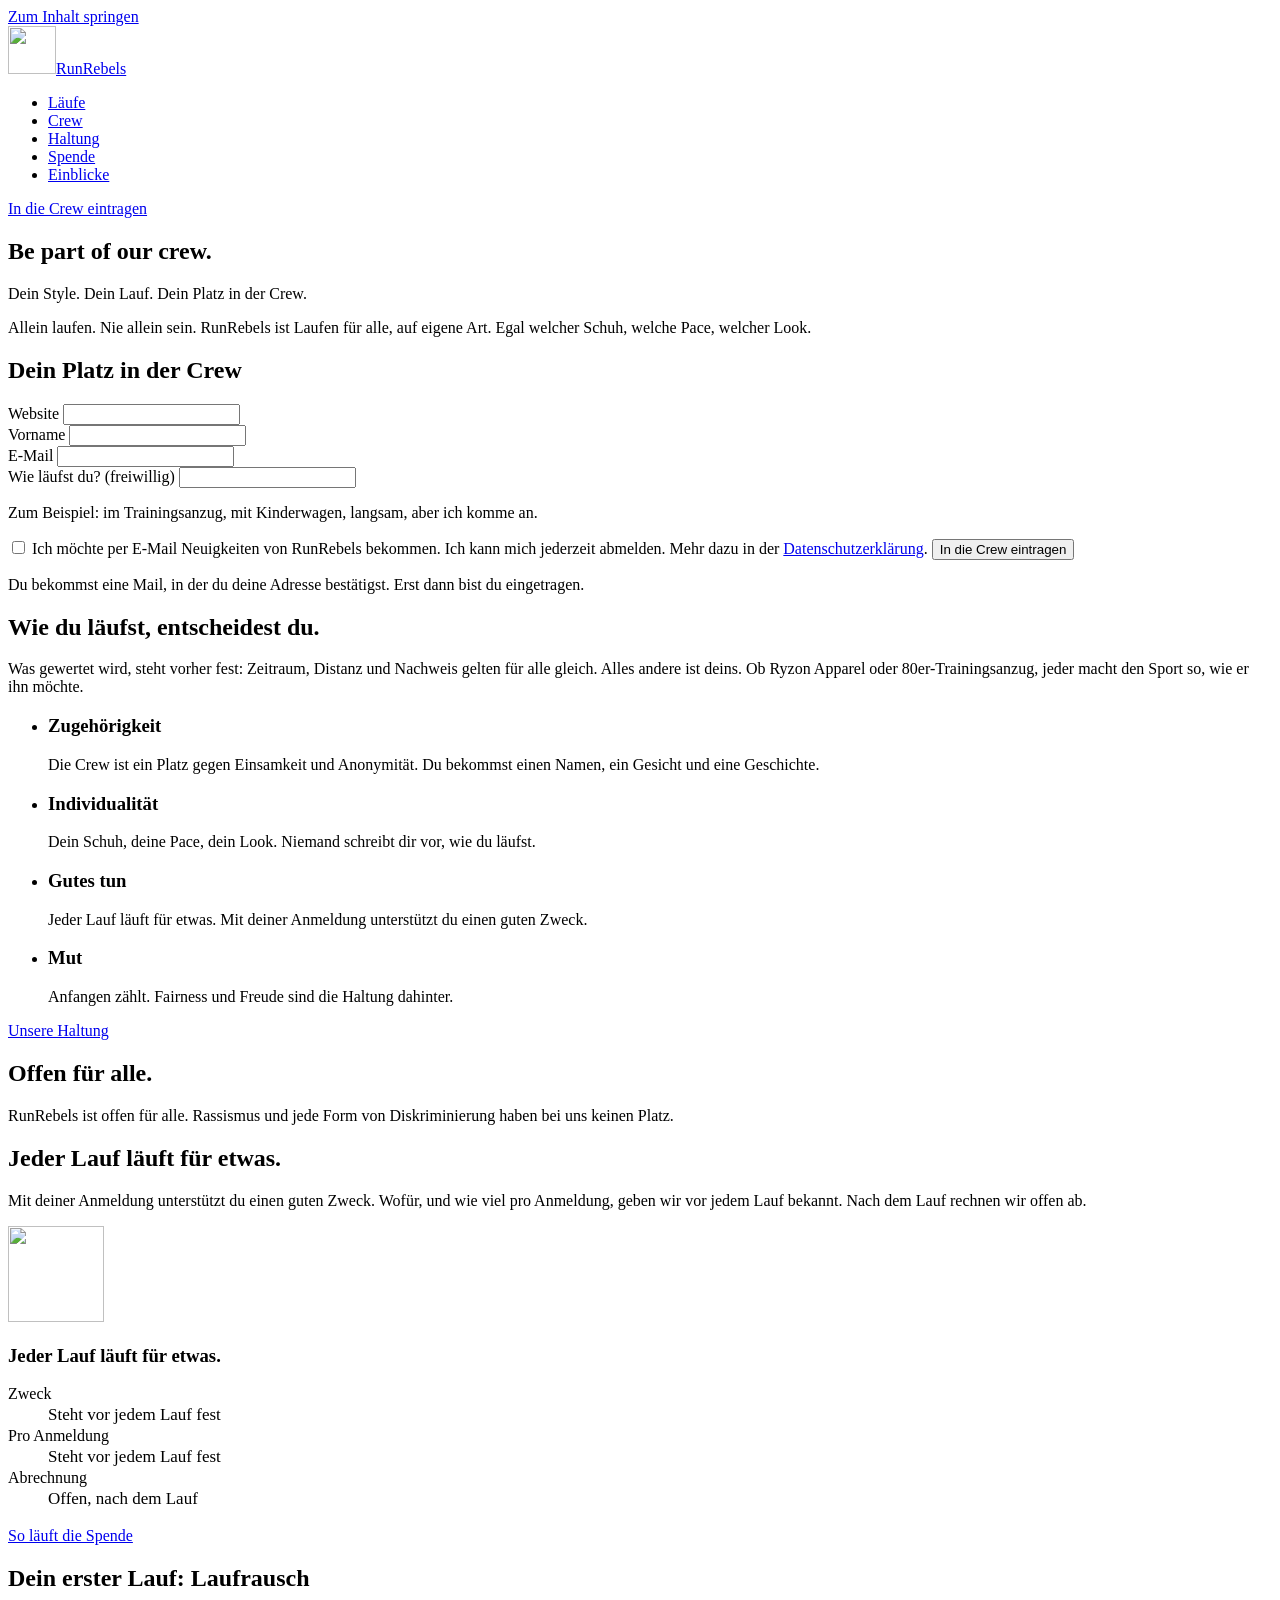
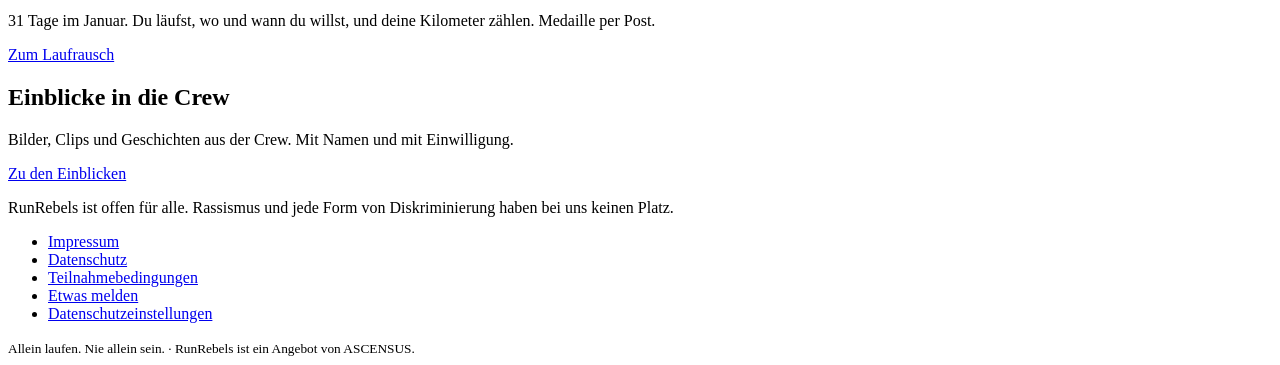
==== commit 4e083f85: "Marken-Startseite mit Crew-Eintragung, Laufrausch nach /laufrausch/ Neue Startseite, Unterseiten (Cr" ====
--- a/web/index.html
+++ b/web/index.html
@@ -3,151 +3,144 @@
 <head>
   <meta charset="utf-8">
   <meta name="viewport" content="width=device-width, initial-scale=1">
-  <title>Laufrausch — die Neujahrschallenge von RunRebels</title>
-  <meta name="description" content="31 Tage laufen, deine Kilometer zählen. Virtuelle Laufchallenge im Januar: mit Strava, Datei oder Foto einreichen, Medaille per Post.">
-  <link rel="preload" href="fonts/unbounded-latin-wght-normal.woff2" as="font" type="font/woff2" crossorigin>
-  <link rel="stylesheet" href="css/style.css">
-  <link rel="stylesheet" href="css/klaro.min.css">
+  <title>RunRebels: Laufen für alle, auf eigene Art</title>
+  <meta name="description" content="Dein Style. Dein Lauf. Dein Platz in der Crew. Trag dich in die RunRebels-Crew ein: Laufen für alle, und jeder Lauf unterstützt einen guten Zweck.">
+  <link rel="canonical" href="https://runrebels.com/">
+  <meta property="og:type" content="website">
+  <meta property="og:site_name" content="RunRebels">
+  <meta property="og:title" content="RunRebels: Laufen für alle, auf eigene Art">
+  <meta property="og:description" content="Dein Style. Dein Lauf. Dein Platz in der Crew. Trag dich in die RunRebels-Crew ein: Laufen für alle, und jeder Lauf unterstützt einen guten Zweck.">
+  <meta property="og:url" content="https://runrebels.com/">
+  <meta property="og:image" content="https://runrebels.com/assets/og-image.png">
+  <meta name="twitter:card" content="summary_large_image">
+  <link rel="icon" href="/assets/logo/streifen-kreis-sonnengelb.svg" type="image/svg+xml">
+  <link rel="preload" href="/fonts/Bungee-Regular.woff2" as="font" type="font/woff2" crossorigin>
+  <link rel="preload" href="/fonts/Outfit-Variable.woff2" as="font" type="font/woff2" crossorigin>
+  <link rel="stylesheet" href="/css/runrebels.css">
+  <link rel="stylesheet" href="/css/site.css">
+  <link rel="stylesheet" href="/css/klaro.min.css">
+  <script type="application/ld+json">{"@context":"https://schema.org","@type":"Organization","name":"RunRebels","url":"https://runrebels.com/","logo":"https://runrebels.com/assets/logo/hauptzeichen-kreis-sonnengelb.svg","slogan":"Dein Style. Dein Lauf. Dein Platz in der Crew.","description":"RunRebels ist Laufen für alle, auf eigene Art, in der Crew. Jeder Lauf unterstützt einen guten Zweck."}</script>
 </head>
-<body>
-  <header class="wrap site-head">
-    <a class="wordmark" href="/">Run<span>Rebels</span></a>
-    <nav aria-label="Hauptnavigation"><a href="#ablauf">So läuft's</a><a href="#anmeldung">Anmelden</a></nav>
+<body class="run-page" data-theme="teal">
+  <a class="run-skip" href="#inhalt">Zum Inhalt springen</a>
+  <header class="run-header">
+    <a class="run-header__brand" href="/"><img src="/assets/logo/rr-streifen-kreis-sonnengelb.svg" alt="" width="48" height="48"><span>RunRebels</span></a>
+    <nav aria-label="Hauptnavigation"><ul class="run-nav"><li><a href="/laufrausch/">Läufe</a></li><li><a href="/crew.html">Crew</a></li><li><a href="/haltung.html">Haltung</a></li><li><a href="/spende.html">Spende</a></li><li><a href="/einblicke.html">Einblicke</a></li></ul></nav>
+    <a class="run-btn" href="/#crew">In die Crew eintragen</a>
   </header>
-
-  <main>
-    <section class="wrap hero">
-      <div>
-        <h1 id="event-name">Laufrausch</h1>
-        <p class="lead">31 Tage im Januar. Du läufst, wo und wann du willst. Deine Kilometer zählen.</p>
-        <ul class="facts" id="facts">
-          <li><strong>1.–31. Januar</strong> laufen</li>
-          <li><strong>Medaille</strong> per Post</li>
-          <li><strong>Strava, Datei oder Foto</strong> zum Einreichen</li>
-        </ul>
+  <main id="inhalt">
+    <section class="hero run-surface" data-theme="teal">
+      <div class="site-wrap hero__grid">
+        <div>
+          <h1 class="run-title run-title--xl">Be part of our crew.</h1>
+          <p class="hero__claim">Dein Style. Dein Lauf. Dein Platz in der Crew.</p>
+          <p class="lead">Allein laufen. Nie allein sein. RunRebels ist Laufen für alle, auf eigene Art. Egal welcher Schuh, welche Pace, welcher Look.</p>
+        </div>
+        <form class="crew-form crew-card run-page" id="crew" novalidate aria-labelledby="c-t">
+        <h2 class="run-title run-title--m" id="c-t">Dein Platz in der Crew</h2>
+        <div class="crew-status" role="status" tabindex="-1" hidden></div>
+        <div class="hp" aria-hidden="true"><label>Website <input type="text" name="website" tabindex="-1" autocomplete="off"></label></div>
+        <div class="run-field">
+          <label class="run-label" for="c-vorname">Vorname</label>
+          <input class="run-input" type="text" id="c-vorname" name="vorname" autocomplete="given-name" required maxlength="60">
+        </div>
+        <div class="run-field">
+          <label class="run-label" for="c-email">E-Mail</label>
+          <input class="run-input" type="email" id="c-email" name="email" autocomplete="email" required maxlength="200">
+        </div>
+        <div class="run-field">
+          <label class="run-label" for="c-stil">Wie läufst du? (freiwillig)</label>
+          <input class="run-input" type="text" id="c-stil" name="stil" maxlength="120" aria-describedby="c-stil-h">
+          <p class="run-hint" id="c-stil-h">Zum Beispiel: im Trainingsanzug, mit Kinderwagen, langsam, aber ich komme an.</p>
+        </div>
+        <label class="run-choice"><input class="run-choice__input" type="checkbox" name="einwilligung" required> <span>Ich möchte per E-Mail Neuigkeiten von RunRebels bekommen. Ich kann mich jederzeit abmelden. Mehr dazu in der <a href="/datenschutz.html#crew">Datenschutzerklärung</a>.</span></label>
+        <button class="run-btn run-btn--pink" type="submit">In die Crew eintragen</button>
+        <p class="crew-fine">Du bekommst eine Mail, in der du deine Adresse bestätigst. Erst dann bist du eingetragen.</p>
+      </form>
       </div>
-
-      <form class="bib" id="anmeldung" novalidate aria-labelledby="form-title">
-        <div class="bib-head" aria-hidden="true">RunRebels · Startnummer</div>
-        <h2 id="form-title">Hol dir deine Startnummer</h2>
-        <div id="status" class="status" role="status" hidden></div>
-        <div class="visually-hidden" aria-hidden="true"><label>Website <input type="text" name="website" tabindex="-1" autocomplete="off"></label></div>
-
-        <fieldset class="field">
-          <legend>Wer läuft?</legend>
-          <div class="choice">
-            <label><input type="radio" name="kategorie" value="erwachsen" checked> Ich (Erwachsene)</label>
-            <label><input type="radio" name="kategorie" value="kind"> Mein Kind (1 km, bis 12)</label>
-          </div>
-        </fieldset>
-
-        <div class="field">
-          <label for="name" id="name-label">Vor- und Nachname</label>
-          <input type="text" id="name" name="name" autocomplete="name" required>
-        </div>
-        <div class="field" id="anzeigename-field">
-          <label for="anzeigename">Name in der Rangliste</label>
-          <input type="text" id="anzeigename" name="anzeigename" maxlength="40" autocomplete="nickname">
-          <span class="hint">Frei wählbar, zum Beispiel ein Spitzname. Leer lassen, dann nehmen wir deinen Vornamen.</span>
-        </div>
-        <div class="field" id="eltern-field" hidden>
-          <label for="eltern_name">Name des Elternteils</label>
-          <input type="text" id="eltern_name" name="eltern_name" autocomplete="name">
-          <span class="hint">Kinder werden nie öffentlich in der Rangliste genannt.</span>
-        </div>
-        <div class="field">
-          <label for="email" id="email-label">E-Mail</label>
-          <input type="email" id="email" name="email" autocomplete="email" required>
-        </div>
-        <div class="row two">
-          <div class="field">
-            <label for="geburtsjahr">Geburtsjahr</label>
-            <input type="number" id="geburtsjahr" name="geburtsjahr" inputmode="numeric" min="1920" max="2026" required>
-          </div>
-          <div class="field" id="geschlecht-field">
-            <label for="geschlecht">Wertung</label>
-            <select id="geschlecht" name="geschlecht">
-              <option value="">Bitte wählen</option>
-              <option value="weiblich">Frauen</option>
-              <option value="maennlich">Männer</option>
-              <option value="divers">Divers</option>
-            </select>
-          </div>
-        </div>
-        <div id="divers-box" hidden>
-          <div class="field">
-            <label for="podium_wahl">Bestzeit-Wertung</label>
-            <select id="podium_wahl" name="podium_wahl">
-              <option value="">Bitte wählen</option>
-              <option value="weiblich">Bei den Frauen mitlaufen</option>
-              <option value="maennlich">Bei den Männern mitlaufen</option>
-            </select>
-            <span class="hint">Deine Zeit zählt immer, auch für die Kilometer-Wertung.</span>
-          </div>
-          <label class="check"><input type="checkbox" name="divers_optin"> <span>Ich will öffentlich in einer eigenen Divers-Wertung stehen. Das kann ich jederzeit widerrufen.</span></label>
-        </div>
-
-        <fieldset class="field">
-          <legend>Wohin schicken wir deine Medaille?</legend>
-          <div class="field"><label for="strasse">Straße und Hausnummer</label><input type="text" id="strasse" name="strasse" autocomplete="street-address" required></div>
-          <div class="row plz">
-            <div class="field"><label for="plz">PLZ</label><input type="text" id="plz" name="plz" inputmode="numeric" autocomplete="postal-code" required></div>
-            <div class="field"><label for="ort">Ort</label><input type="text" id="ort" name="ort" autocomplete="address-level2" required></div>
-          </div>
-          <div class="field">
-            <label for="land">Land</label>
-            <select id="land" name="land">
-              <option value="DE">Deutschland</option>
-              <option value="AT">Österreich</option>
-              <option value="CH">Schweiz</option>
-            </select>
-            <span class="hint" id="ch-hint" hidden>Für die Schweiz kommt ein Versandaufschlag dazu. Du siehst ihn vor der Zahlung.</span>
-          </div>
-        </fieldset>
-
-        <label class="check"><input type="checkbox" name="agb" required> <span>Ich akzeptiere die <a href="teilnahmebedingungen.html">Teilnahmebedingungen</a>.</span></label>
-        <label class="check"><input type="checkbox" name="datenschutz" required> <span>Ich habe die <a href="datenschutz.html">Datenschutzerklärung</a> gelesen.</span></label>
-
-        <button class="btn" type="submit" id="submit">Weiter zur Zahlung</button>
-        <p class="fine">Du zahlst sicher über Stripe. Bis zum Anmeldeschluss kannst du kostenlos stornieren, wir erstatten abzüglich der Zahlungsgebühr.</p>
-      </form>
+      <div class="hero__stripes" aria-hidden="true"><i></i><i></i><i></i></div>
     </section>
 
-    <section class="section" id="ablauf">
-      <div class="wrap">
-        <h2>So läuft der Januar</h2>
-        <div class="cols">
-          <div><h3>Kilometer sammeln</h3><p>Jeder Kilometer im Januar zählt. Wer das Ziel erreicht, bekommt die Teilnahme-Medaille. Tempo und Einzeldistanz sind egal.</p></div>
-          <div><h3>10 Kilometer so schnell du kannst</h3><p>Lauf die 10 km so oft du willst. Nur deine schnellste Zeit zählt. Die Top 3 bei Frauen und Männern bekommen eine Sondermedaille.</p></div>
-          <div><h3>Gesamtwertung</h3><p>Ein Punkt pro Kilometer plus Punkte für deine Platzierung in der Bestzeit-Wertung. Die Kilometer wiegen mehr als die Zeit.</p></div>
-          <div><h3>Kinderlauf</h3><p>Ein Kilometer für Kinder bis 12 Jahre. Ohne Rangliste, dafür mit Urkunde. Die Eltern melden an und reichen per Foto ein.</p></div>
+    <section class="section">
+      <div class="site-wrap">
+        <h2 class="run-title">Wie du läufst, entscheidest du.</h2>
+        <div class="prose">
+          <p class="lead">Was gewertet wird, steht vorher fest: Zeitraum, Distanz und Nachweis gelten für alle gleich. Alles andere ist deins. Ob Ryzon Apparel oder 80er-Trainingsanzug, jeder macht den Sport so, wie er ihn möchte.</p>
         </div>
+        <ul class="values">
+          <li><h3>Zugehörigkeit</h3><p>Die Crew ist ein Platz gegen Einsamkeit und Anonymität. Du bekommst einen Namen, ein Gesicht und eine Geschichte.</p></li>
+          <li><h3>Individualität</h3><p>Dein Schuh, deine Pace, dein Look. Niemand schreibt dir vor, wie du läufst.</p></li>
+          <li><h3>Gutes tun</h3><p>Jeder Lauf läuft für etwas. Mit deiner Anmeldung unterstützt du einen guten Zweck.</p></li>
+          <li><h3>Mut</h3><p>Anfangen zählt. Fairness und Freude sind die Haltung dahinter.</p></li>
+        </ul>
+        <p style="margin-top:var(--space-5)"><a class="run-btn run-btn--ghost" href="/haltung.html">Unsere Haltung</a></p>
+      </div>
+    </section>
+
+    <section class="band run-surface" data-theme="sonnengelb">
+      <div class="site-wrap">
+        <h2 class="run-title">Offen für alle.</h2>
+        <p class="band__statement">RunRebels ist offen für alle. Rassismus und jede Form von Diskriminierung haben bei uns keinen Platz.</p>
       </div>
     </section>
 
     <section class="section">
-      <div class="wrap">
-        <h2>So reichst du ein</h2>
-        <div class="cols">
-          <div><h3>Mit Strava</h3><p>Verknüpfe dein Konto einmal. Deine Läufe kommen automatisch.</p></div>
-          <div><h3>Mit Datei</h3><p>Lade die .FIT- oder .GPX-Datei von deiner Uhr hoch. Du brauchst kein Strava.</p></div>
-          <div><h3>Mit Foto</h3><p>Fotografiere das Display deiner Uhr. Wir lesen Zeit und Distanz aus, du bestätigst oder korrigierst die Werte.</p></div>
-          <div><h3>Faire Auswertung</h3><p>Auffällige Zeiten prüft ein Mensch. Eine KI liest Fotos aus und gibt höchstens eine Einschätzung, entscheiden tut sie nie.</p></div>
-        </div>
+      <div class="site-wrap">
+        <h2 class="run-title">Jeder Lauf läuft für etwas.</h2>
+        <p class="lead">Mit deiner Anmeldung unterstützt du einen guten Zweck. Wofür, und wie viel pro Anmeldung, geben wir vor jedem Lauf bekannt. Nach dem Lauf rechnen wir offen ab.</p>
+        <div style="margin-top:var(--space-5);max-width:720px"><div class="run-donate">
+          <img src="/assets/logo/medaille-kreis-sonnengelb.svg" alt="" width="96" height="96">
+          <div>
+            <h3 class="run-donate__title">Jeder Lauf läuft für etwas.</h3>
+            <dl>
+              <div><dt>Zweck</dt><dd style="font-family:var(--font-sans);font-size:17px;line-height:24px">Steht vor jedem Lauf fest</dd></div>
+              <div><dt>Pro Anmeldung</dt><dd style="font-family:var(--font-sans);font-size:17px;line-height:24px">Steht vor jedem Lauf fest</dd></div>
+              <div><dt>Abrechnung</dt><dd style="font-family:var(--font-sans);font-size:17px;line-height:24px">Offen, nach dem Lauf</dd></div>
+            </dl>
+          </div>
+        </div></div>
+        <p style="margin-top:var(--space-5)"><a class="run-btn run-btn--ghost" href="/spende.html">So läuft die Spende</a></p>
+      </div>
+    </section>
+
+    <section class="section" style="padding-top:0">
+      <div class="site-wrap grid">
+        <article class="run-card">
+          <div class="run-card__body">
+            <h2 class="run-card__title">Dein erster Lauf: Laufrausch</h2>
+            <p>31 Tage im Januar. Du läufst, wo und wann du willst, und deine Kilometer zählen. Medaille per Post.</p>
+            <div><a class="run-btn" href="/laufrausch/">Zum Laufrausch</a></div>
+          </div>
+        </article>
+        <article class="run-card">
+          <div class="run-card__body">
+            <h2 class="run-card__title">Einblicke in die Crew</h2>
+            <p>Bilder, Clips und Geschichten aus der Crew. Mit Namen und mit Einwilligung.</p>
+            <div><a class="run-btn" href="/einblicke.html">Zu den Einblicken</a></div>
+          </div>
+        </article>
       </div>
     </section>
   </main>
-
-  <footer class="site-foot">
-    <div class="wrap">
-      <span>RunRebels · ein Angebot von ASCENSUS</span>
-      <nav aria-label="Rechtliches"><a href="impressum.html">Impressum</a><a href="datenschutz.html">Datenschutz</a><a href="teilnahmebedingungen.html">Teilnahmebedingungen</a><a href="#" data-consent-settings>Datenschutzeinstellungen</a></nav>
+  <footer class="run-footer">
+    <div class="site-wrap">
+      <p class="run-footer__statement">RunRebels ist offen für alle. Rassismus und jede Form von Diskriminierung haben bei uns keinen Platz.</p>
+      <div class="run-footer__row">
+        <ul class="run-footer__links">
+          <li><a href="/impressum.html">Impressum</a></li>
+          <li><a href="/datenschutz.html">Datenschutz</a></li>
+          <li><a href="/teilnahmebedingungen.html">Teilnahmebedingungen</a></li>
+          <li><a href="mailto:runner@runrebels.com?subject=Etwas%20melden">Etwas melden</a></li>
+          <li><a href="#" data-consent-settings>Datenschutzeinstellungen</a></li>
+        </ul>
+        <ul class="social" data-social hidden></ul>
+      </div>
+      <small>Allein laufen. Nie allein sein. · RunRebels ist ein Angebot von ASCENSUS.</small>
     </div>
   </footer>
-
-  <script src="js/config.js"></script>
-  <script src="js/consent.js"></script>
-  <script defer data-config="klaroConfig" src="js/klaro.js"></script>
-  <script src="js/anmeldung.js"></script>
+  <script src="/js/config.js"></script>
+  <script src="/js/consent.js"></script>
+  <script defer data-config="klaroConfig" src="/js/klaro.js"></script>
+  <script src="/js/crew.js"></script>
 </body>
 </html>
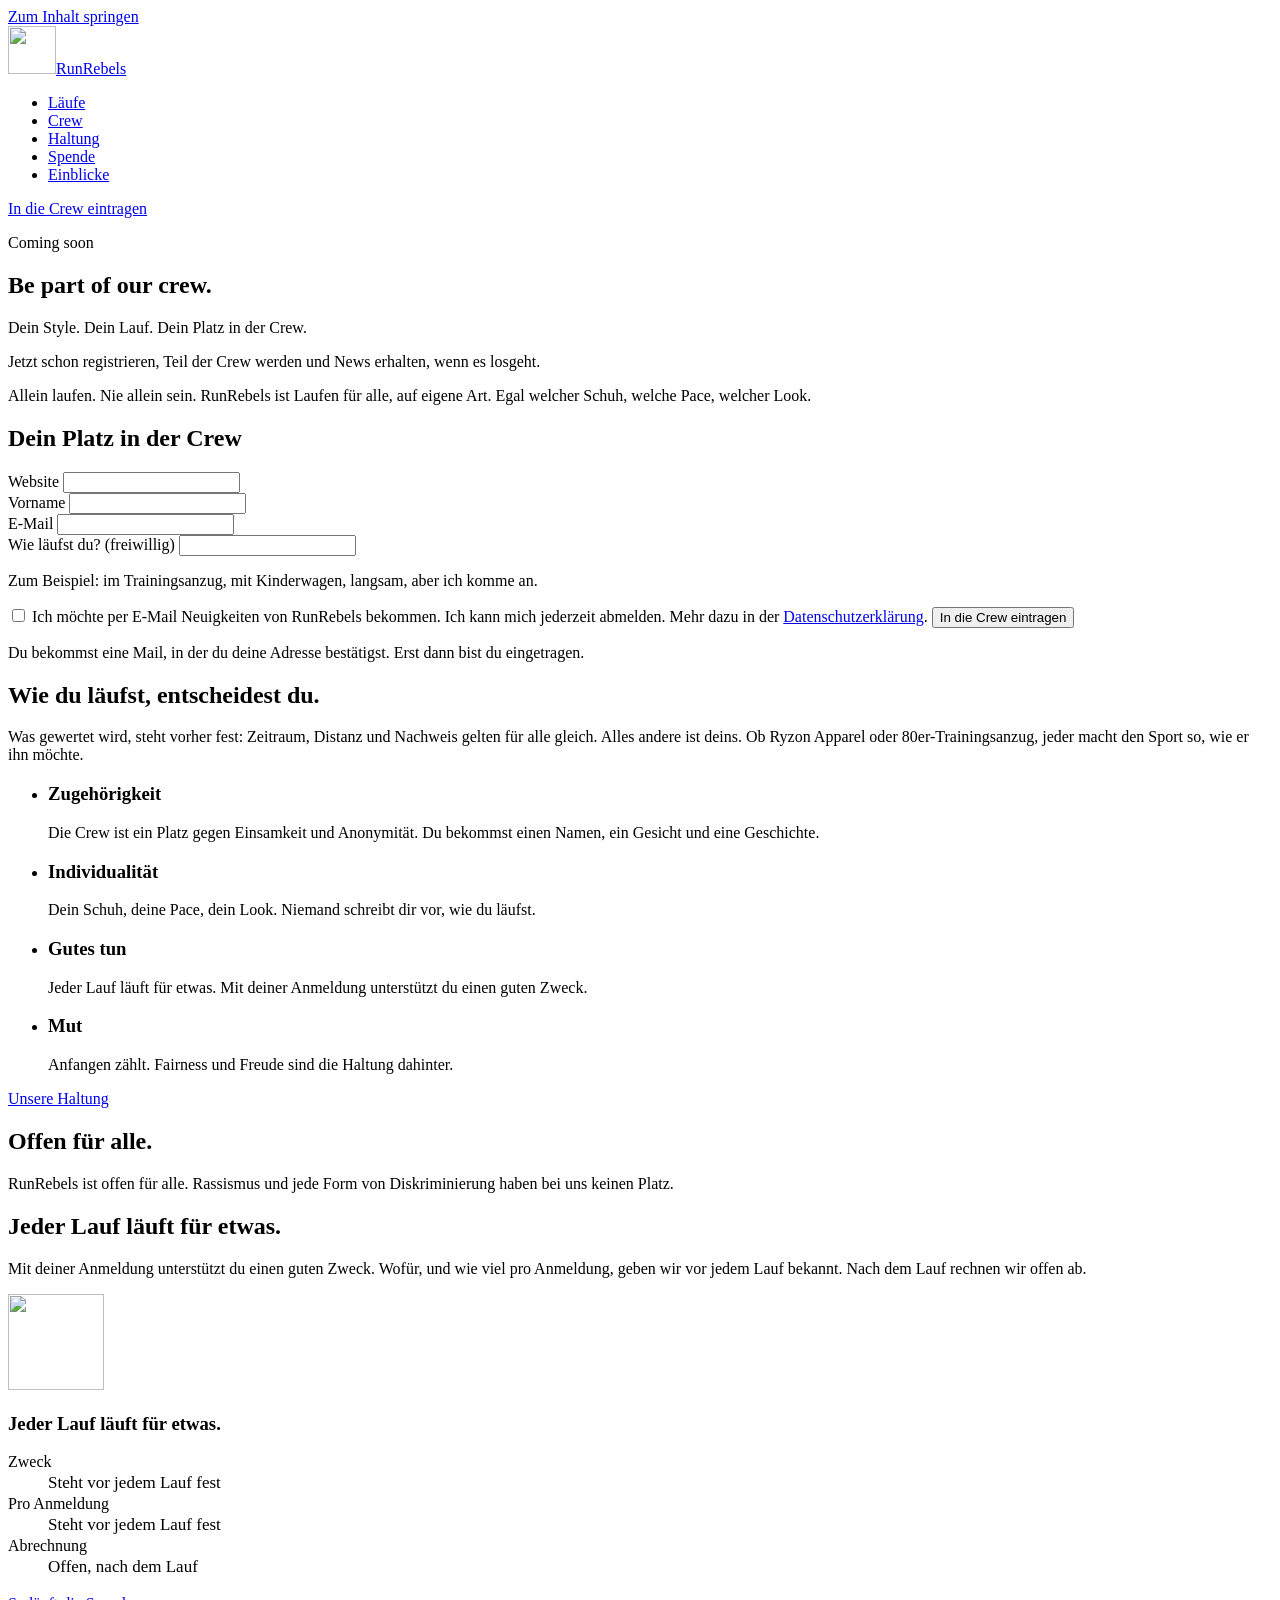
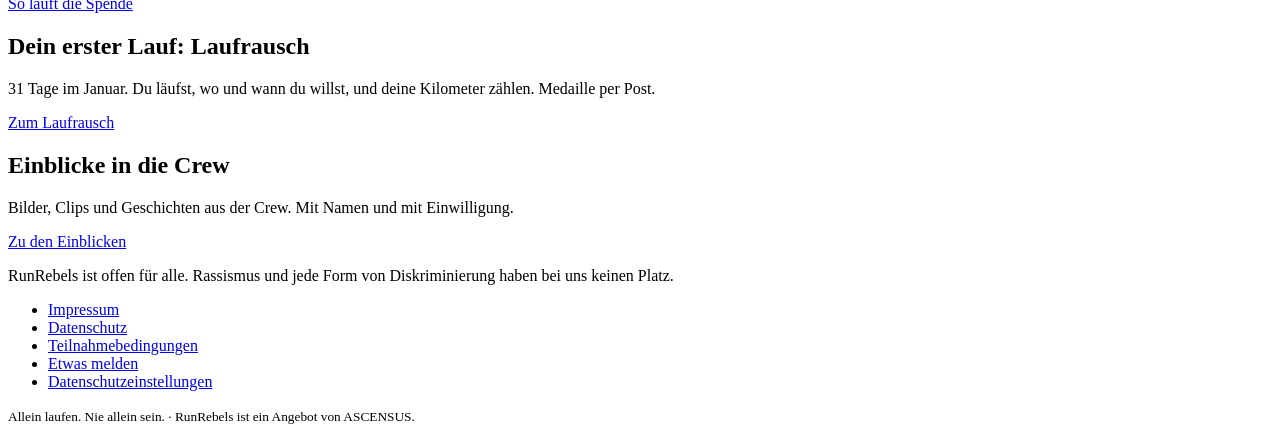
==== commit 52752fa6: "Startseite: Coming-soon-Hinweis und Aufruf zur Registrierung Co-Authored-By: Claude Sonnet 5.5 <nore" ====
--- a/web/index.html
+++ b/web/index.html
@@ -32,8 +32,10 @@
     <section class="hero run-surface" data-theme="teal">
       <div class="site-wrap hero__grid">
         <div>
+          <p class="hero__soon">Coming soon</p>
           <h1 class="run-title run-title--xl">Be part of our crew.</h1>
           <p class="hero__claim">Dein Style. Dein Lauf. Dein Platz in der Crew.</p>
+          <p class="hero__teaser">Jetzt schon registrieren, Teil der Crew werden und News erhalten, wenn es losgeht.</p>
           <p class="lead">Allein laufen. Nie allein sein. RunRebels ist Laufen für alle, auf eigene Art. Egal welcher Schuh, welche Pace, welcher Look.</p>
         </div>
         <form class="crew-form crew-card run-page" id="crew" novalidate aria-labelledby="c-t">
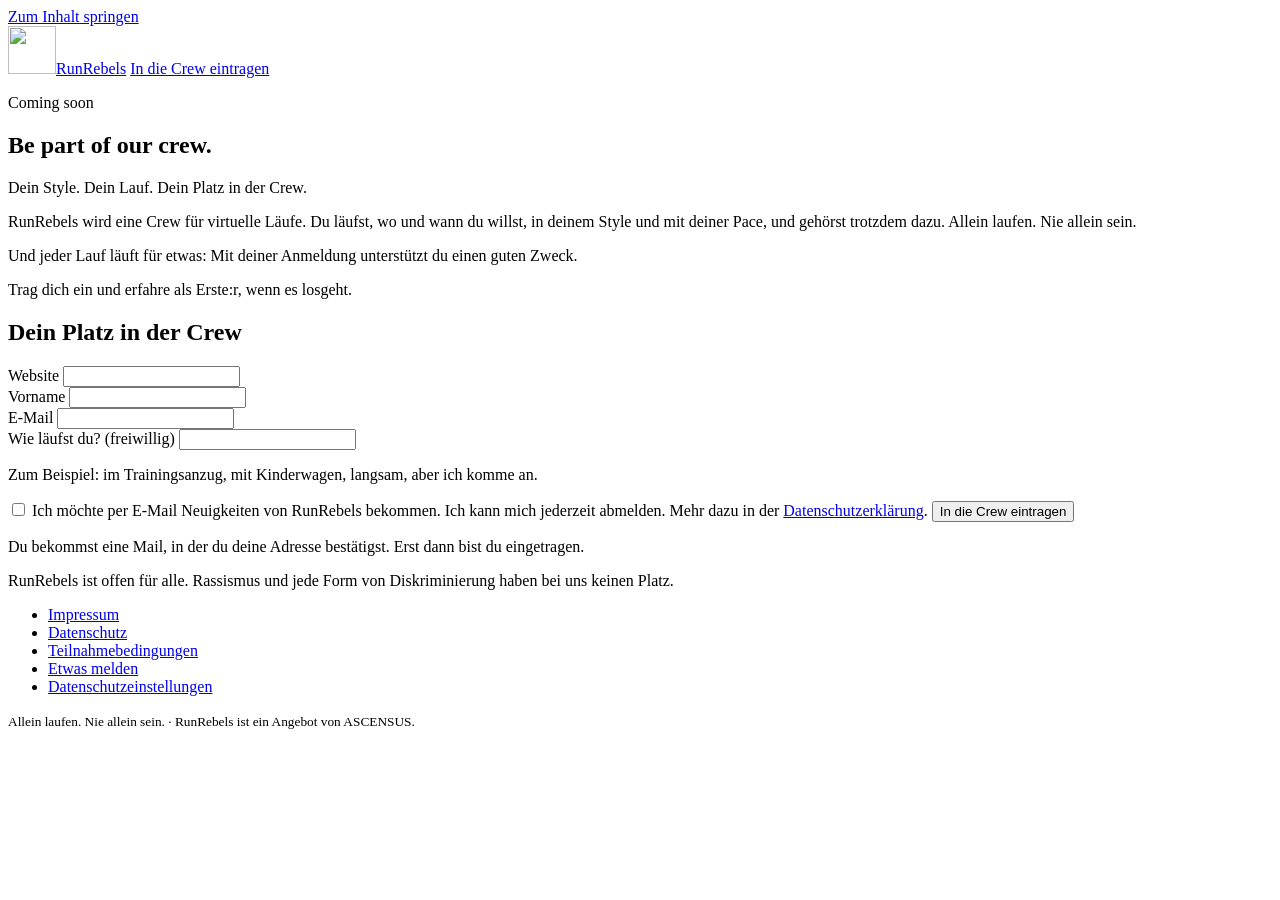
==== commit 7c886e91: "Coming-soon-Startseite, Laufrausch-Seiten offline genommen Co-Authored-By: Claude Sonnet 5.5 <norepl" ====
--- a/web/index.html
+++ b/web/index.html
@@ -3,13 +3,13 @@
 <head>
   <meta charset="utf-8">
   <meta name="viewport" content="width=device-width, initial-scale=1">
-  <title>RunRebels: Laufen für alle, auf eigene Art</title>
-  <meta name="description" content="Dein Style. Dein Lauf. Dein Platz in der Crew. Trag dich in die RunRebels-Crew ein: Laufen für alle, und jeder Lauf unterstützt einen guten Zweck.">
+  <title>RunRebels: Coming soon</title>
+  <meta name="description" content="Dein Style. Dein Lauf. Dein Platz in der Crew. Coming soon: virtuelle Läufe in der Crew. Trag dich ein und erfahre, wenn es losgeht.">
   <link rel="canonical" href="https://runrebels.com/">
   <meta property="og:type" content="website">
   <meta property="og:site_name" content="RunRebels">
-  <meta property="og:title" content="RunRebels: Laufen für alle, auf eigene Art">
-  <meta property="og:description" content="Dein Style. Dein Lauf. Dein Platz in der Crew. Trag dich in die RunRebels-Crew ein: Laufen für alle, und jeder Lauf unterstützt einen guten Zweck.">
+  <meta property="og:title" content="RunRebels: Coming soon">
+  <meta property="og:description" content="Dein Style. Dein Lauf. Dein Platz in der Crew. Coming soon: virtuelle Läufe in der Crew. Trag dich ein und erfahre, wenn es losgeht.">
   <meta property="og:url" content="https://runrebels.com/">
   <meta property="og:image" content="https://runrebels.com/assets/og-image.png">
   <meta name="twitter:card" content="summary_large_image">
@@ -19,13 +19,12 @@
   <link rel="stylesheet" href="/css/runrebels.css">
   <link rel="stylesheet" href="/css/site.css">
   <link rel="stylesheet" href="/css/klaro.min.css">
-  <script type="application/ld+json">{"@context":"https://schema.org","@type":"Organization","name":"RunRebels","url":"https://runrebels.com/","logo":"https://runrebels.com/assets/logo/hauptzeichen-kreis-sonnengelb.svg","slogan":"Dein Style. Dein Lauf. Dein Platz in der Crew.","description":"RunRebels ist Laufen für alle, auf eigene Art, in der Crew. Jeder Lauf unterstützt einen guten Zweck."}</script>
+  <script type="application/ld+json">{"@context":"https://schema.org","@type":"Organization","name":"RunRebels","url":"https://runrebels.com/","logo":"https://runrebels.com/assets/logo/hauptzeichen-kreis-sonnengelb.svg","slogan":"Dein Style. Dein Lauf. Dein Platz in der Crew.","description":"RunRebels wird eine Crew für virtuelle Läufe. Jeder Lauf unterstützt einen guten Zweck."}</script>
 </head>
 <body class="run-page" data-theme="teal">
   <a class="run-skip" href="#inhalt">Zum Inhalt springen</a>
   <header class="run-header">
     <a class="run-header__brand" href="/"><img src="/assets/logo/rr-streifen-kreis-sonnengelb.svg" alt="" width="48" height="48"><span>RunRebels</span></a>
-    <nav aria-label="Hauptnavigation"><ul class="run-nav"><li><a href="/laufrausch/">Läufe</a></li><li><a href="/crew.html">Crew</a></li><li><a href="/haltung.html">Haltung</a></li><li><a href="/spende.html">Spende</a></li><li><a href="/einblicke.html">Einblicke</a></li></ul></nav>
     <a class="run-btn" href="/#crew">In die Crew eintragen</a>
   </header>
   <main id="inhalt">
@@ -35,8 +34,9 @@
           <p class="hero__soon">Coming soon</p>
           <h1 class="run-title run-title--xl">Be part of our crew.</h1>
           <p class="hero__claim">Dein Style. Dein Lauf. Dein Platz in der Crew.</p>
-          <p class="hero__teaser">Jetzt schon registrieren, Teil der Crew werden und News erhalten, wenn es losgeht.</p>
-          <p class="lead">Allein laufen. Nie allein sein. RunRebels ist Laufen für alle, auf eigene Art. Egal welcher Schuh, welche Pace, welcher Look.</p>
+          <p class="lead">RunRebels wird eine Crew für virtuelle Läufe. Du läufst, wo und wann du willst, in deinem Style und mit deiner Pace, und gehörst trotzdem dazu. Allein laufen. Nie allein sein.</p>
+          <p class="lead">Und jeder Lauf läuft für etwas: Mit deiner Anmeldung unterstützt du einen guten Zweck.</p>
+          <p class="hero__teaser">Trag dich ein und erfahre als Erste:r, wenn es losgeht.</p>
         </div>
         <form class="crew-form crew-card run-page" id="crew" novalidate aria-labelledby="c-t">
         <h2 class="run-title run-title--m" id="c-t">Dein Platz in der Crew</h2>
@@ -62,67 +62,6 @@
       </div>
       <div class="hero__stripes" aria-hidden="true"><i></i><i></i><i></i></div>
     </section>
-
-    <section class="section">
-      <div class="site-wrap">
-        <h2 class="run-title">Wie du läufst, entscheidest du.</h2>
-        <div class="prose">
-          <p class="lead">Was gewertet wird, steht vorher fest: Zeitraum, Distanz und Nachweis gelten für alle gleich. Alles andere ist deins. Ob Ryzon Apparel oder 80er-Trainingsanzug, jeder macht den Sport so, wie er ihn möchte.</p>
-        </div>
-        <ul class="values">
-          <li><h3>Zugehörigkeit</h3><p>Die Crew ist ein Platz gegen Einsamkeit und Anonymität. Du bekommst einen Namen, ein Gesicht und eine Geschichte.</p></li>
-          <li><h3>Individualität</h3><p>Dein Schuh, deine Pace, dein Look. Niemand schreibt dir vor, wie du läufst.</p></li>
-          <li><h3>Gutes tun</h3><p>Jeder Lauf läuft für etwas. Mit deiner Anmeldung unterstützt du einen guten Zweck.</p></li>
-          <li><h3>Mut</h3><p>Anfangen zählt. Fairness und Freude sind die Haltung dahinter.</p></li>
-        </ul>
-        <p style="margin-top:var(--space-5)"><a class="run-btn run-btn--ghost" href="/haltung.html">Unsere Haltung</a></p>
-      </div>
-    </section>
-
-    <section class="band run-surface" data-theme="sonnengelb">
-      <div class="site-wrap">
-        <h2 class="run-title">Offen für alle.</h2>
-        <p class="band__statement">RunRebels ist offen für alle. Rassismus und jede Form von Diskriminierung haben bei uns keinen Platz.</p>
-      </div>
-    </section>
-
-    <section class="section">
-      <div class="site-wrap">
-        <h2 class="run-title">Jeder Lauf läuft für etwas.</h2>
-        <p class="lead">Mit deiner Anmeldung unterstützt du einen guten Zweck. Wofür, und wie viel pro Anmeldung, geben wir vor jedem Lauf bekannt. Nach dem Lauf rechnen wir offen ab.</p>
-        <div style="margin-top:var(--space-5);max-width:720px"><div class="run-donate">
-          <img src="/assets/logo/medaille-kreis-sonnengelb.svg" alt="" width="96" height="96">
-          <div>
-            <h3 class="run-donate__title">Jeder Lauf läuft für etwas.</h3>
-            <dl>
-              <div><dt>Zweck</dt><dd style="font-family:var(--font-sans);font-size:17px;line-height:24px">Steht vor jedem Lauf fest</dd></div>
-              <div><dt>Pro Anmeldung</dt><dd style="font-family:var(--font-sans);font-size:17px;line-height:24px">Steht vor jedem Lauf fest</dd></div>
-              <div><dt>Abrechnung</dt><dd style="font-family:var(--font-sans);font-size:17px;line-height:24px">Offen, nach dem Lauf</dd></div>
-            </dl>
-          </div>
-        </div></div>
-        <p style="margin-top:var(--space-5)"><a class="run-btn run-btn--ghost" href="/spende.html">So läuft die Spende</a></p>
-      </div>
-    </section>
-
-    <section class="section" style="padding-top:0">
-      <div class="site-wrap grid">
-        <article class="run-card">
-          <div class="run-card__body">
-            <h2 class="run-card__title">Dein erster Lauf: Laufrausch</h2>
-            <p>31 Tage im Januar. Du läufst, wo und wann du willst, und deine Kilometer zählen. Medaille per Post.</p>
-            <div><a class="run-btn" href="/laufrausch/">Zum Laufrausch</a></div>
-          </div>
-        </article>
-        <article class="run-card">
-          <div class="run-card__body">
-            <h2 class="run-card__title">Einblicke in die Crew</h2>
-            <p>Bilder, Clips und Geschichten aus der Crew. Mit Namen und mit Einwilligung.</p>
-            <div><a class="run-btn" href="/einblicke.html">Zu den Einblicken</a></div>
-          </div>
-        </article>
-      </div>
-    </section>
   </main>
   <footer class="run-footer">
     <div class="site-wrap">
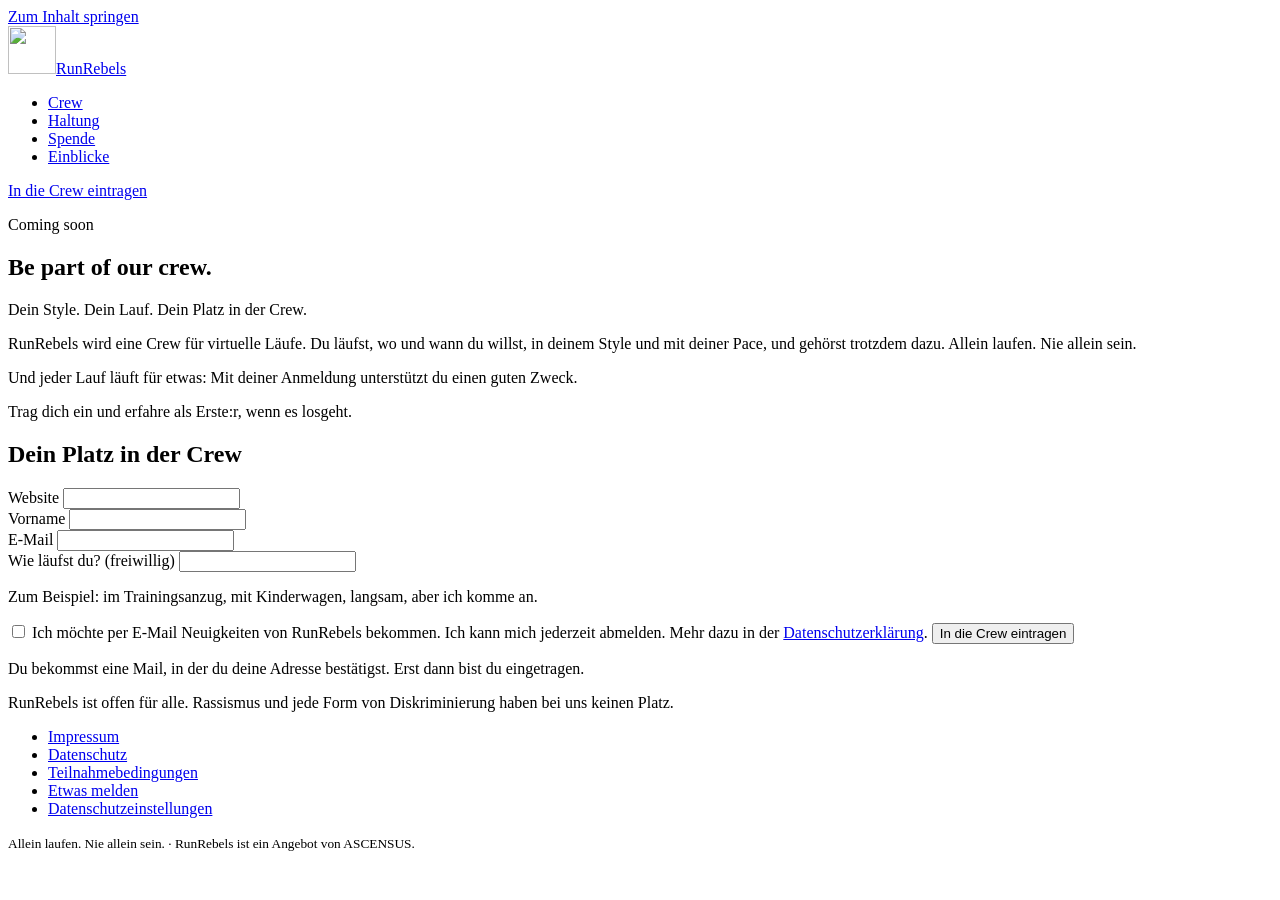
==== commit 7dad2f4b: "Navigation mit Coming-soon-Stempel auf der Startseite Co-Authored-By: Claude Sonnet 5.5 <noreply@ant" ====
--- a/web/index.html
+++ b/web/index.html
@@ -25,6 +25,7 @@
   <a class="run-skip" href="#inhalt">Zum Inhalt springen</a>
   <header class="run-header">
     <a class="run-header__brand" href="/"><img src="/assets/logo/rr-streifen-kreis-sonnengelb.svg" alt="" width="48" height="48"><span>RunRebels</span></a>
+    <nav class="nav-soon" aria-label="Hauptnavigation"><ul class="run-nav"><li><a href="/crew.html">Crew</a></li><li><a href="/haltung.html">Haltung</a></li><li><a href="/spende.html">Spende</a></li><li><a href="/einblicke.html">Einblicke</a></li></ul></nav>
     <a class="run-btn" href="/#crew">In die Crew eintragen</a>
   </header>
   <main id="inhalt">
